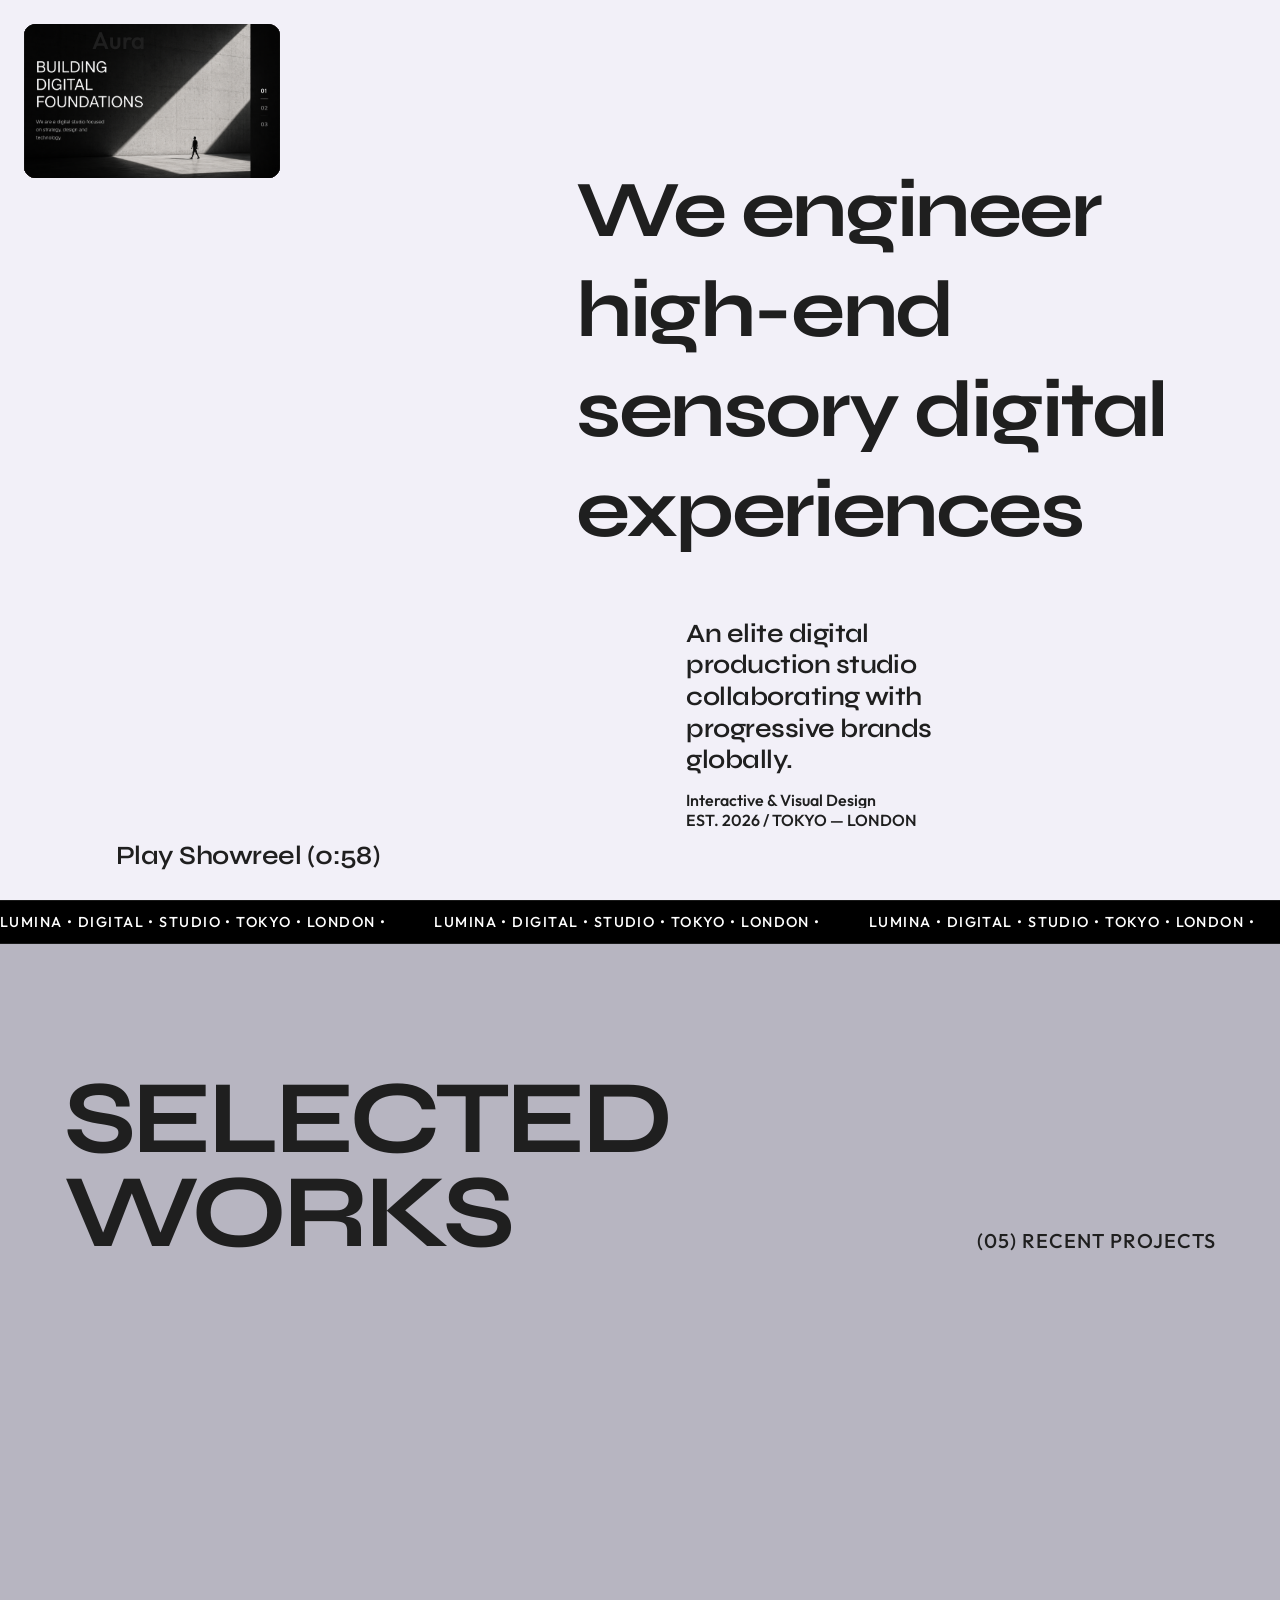
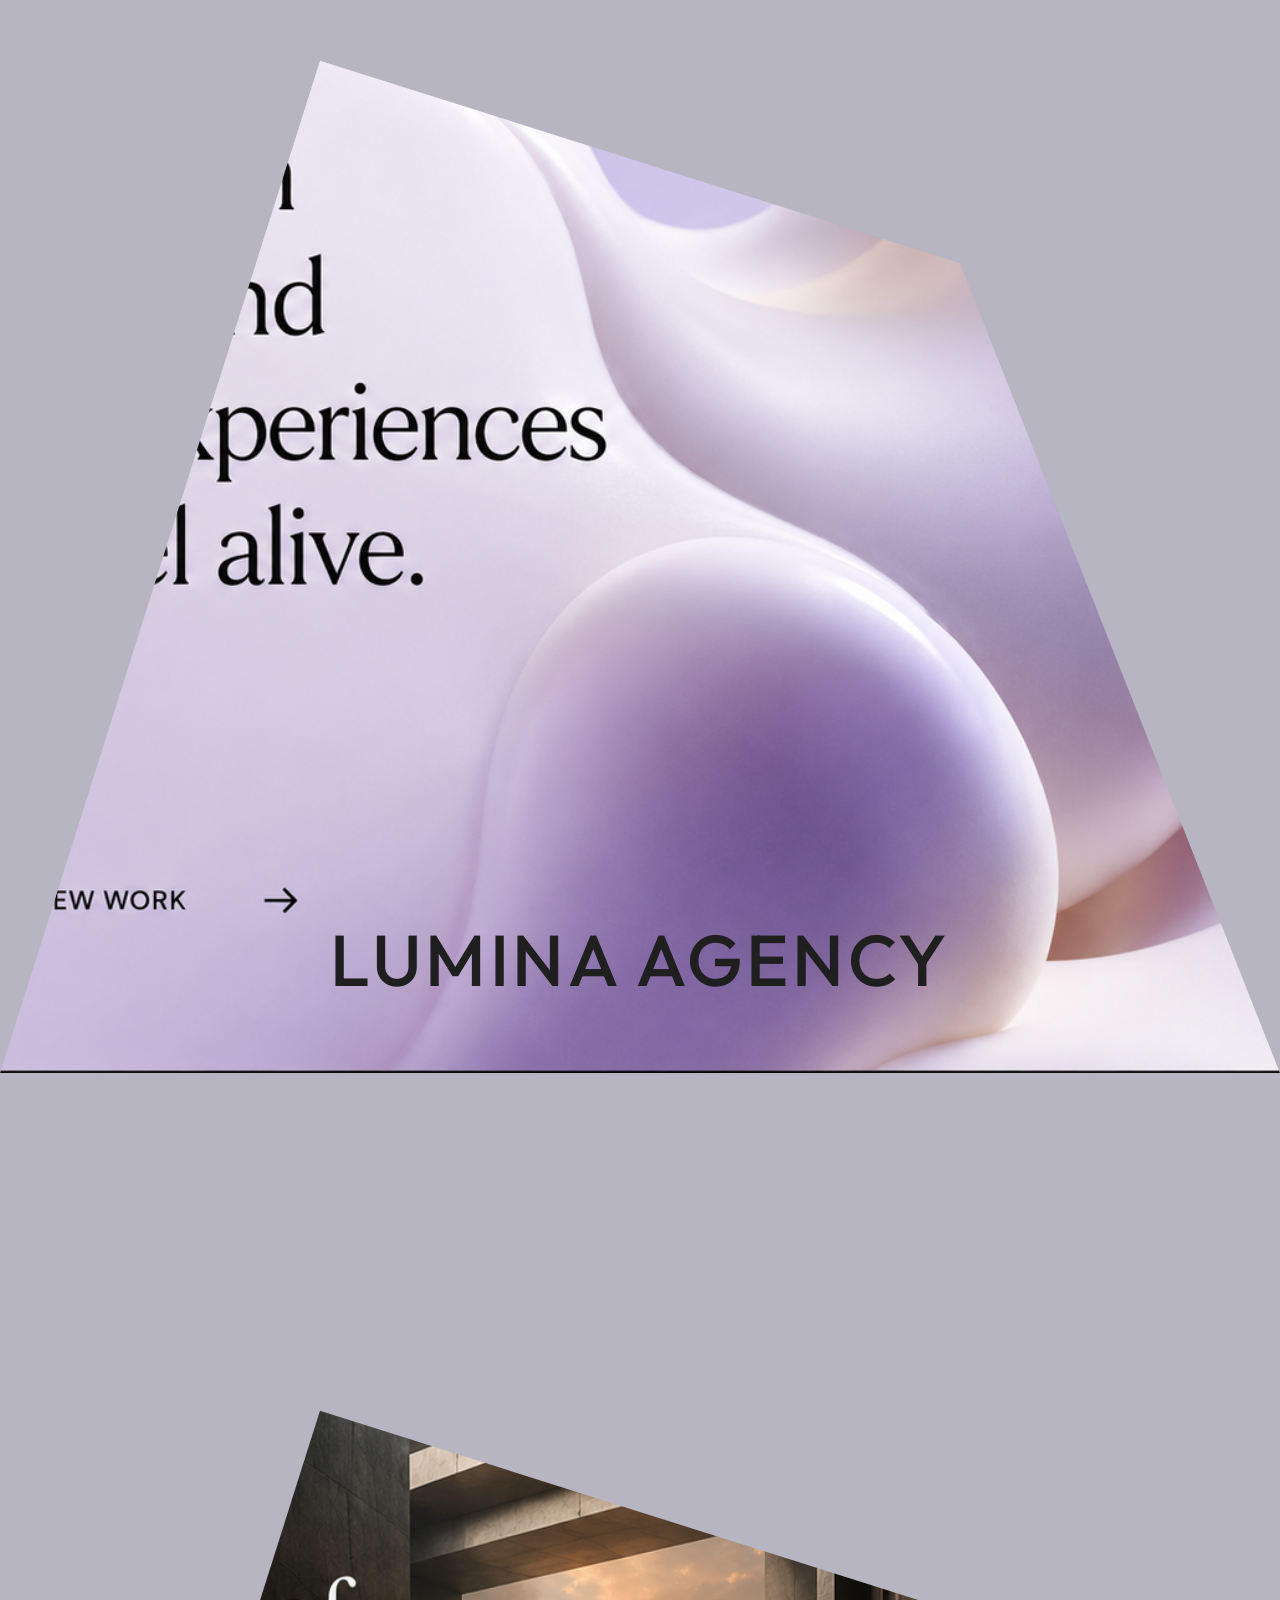
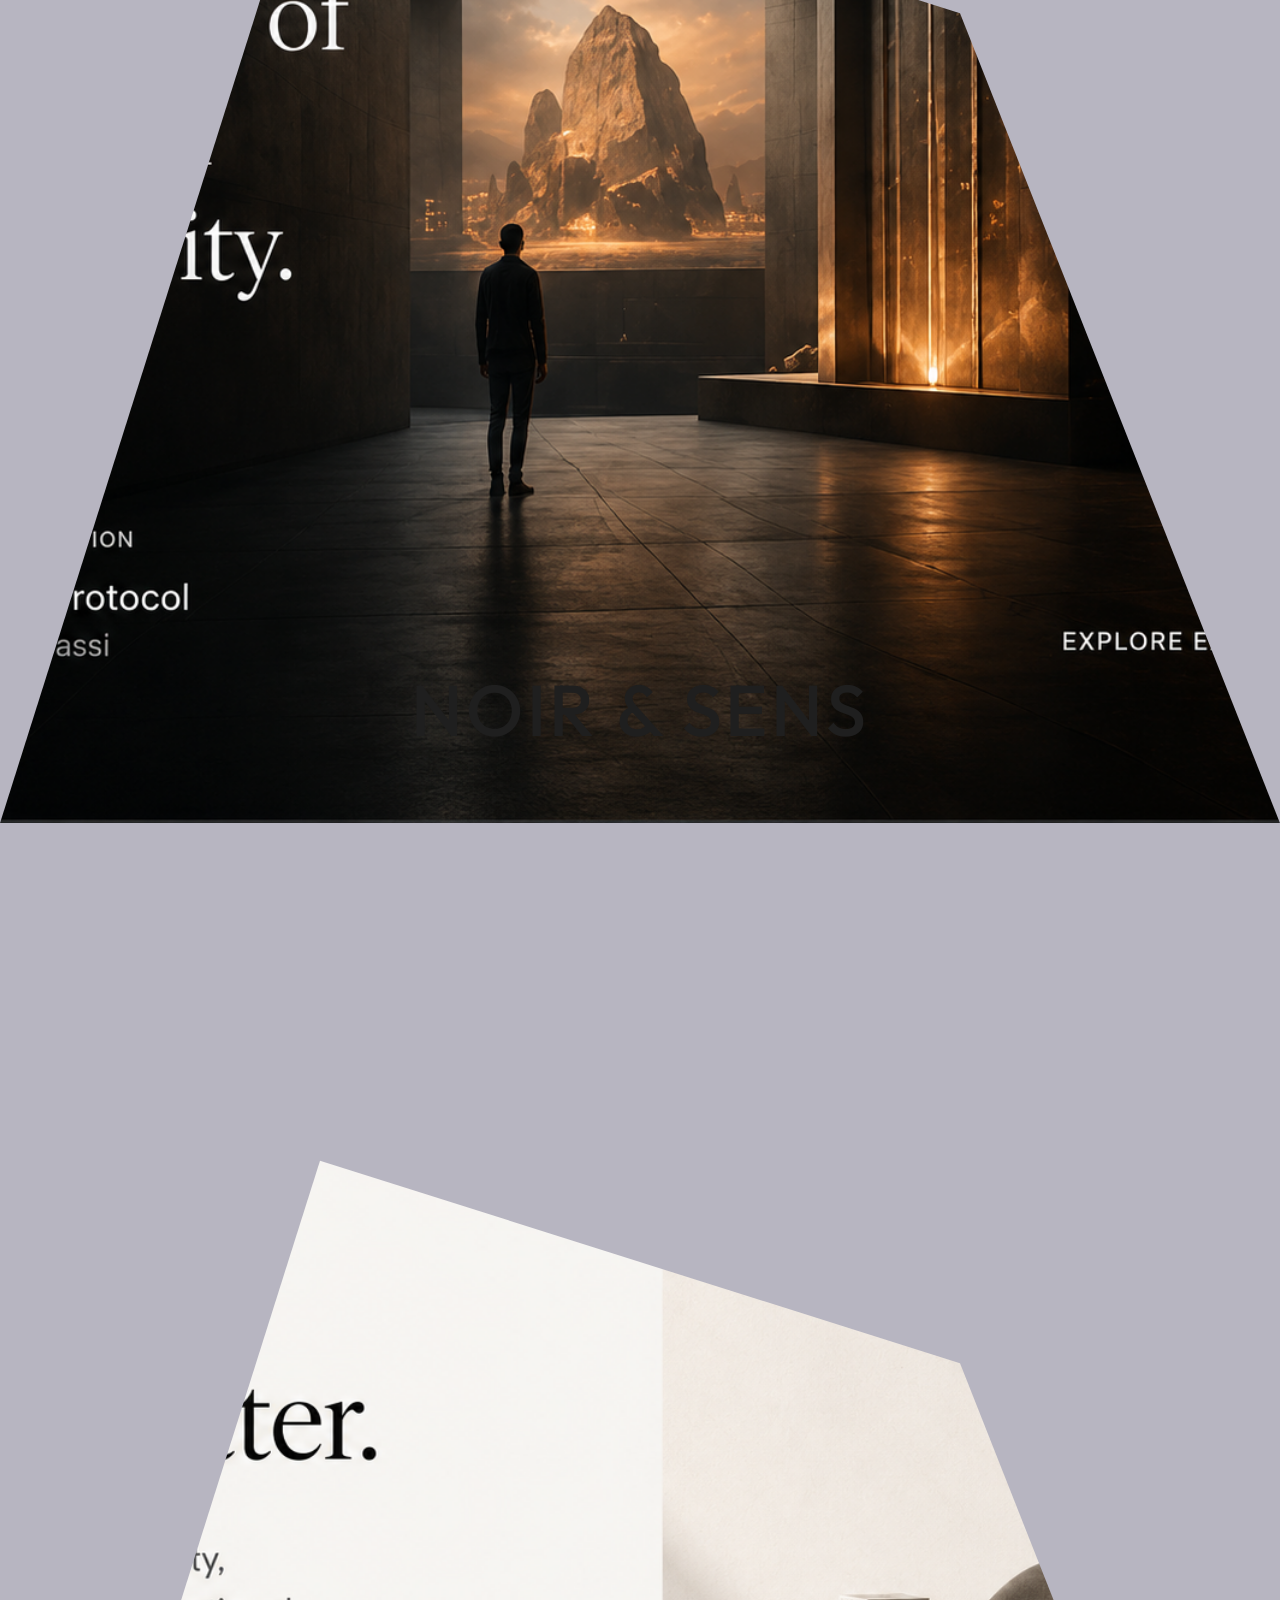
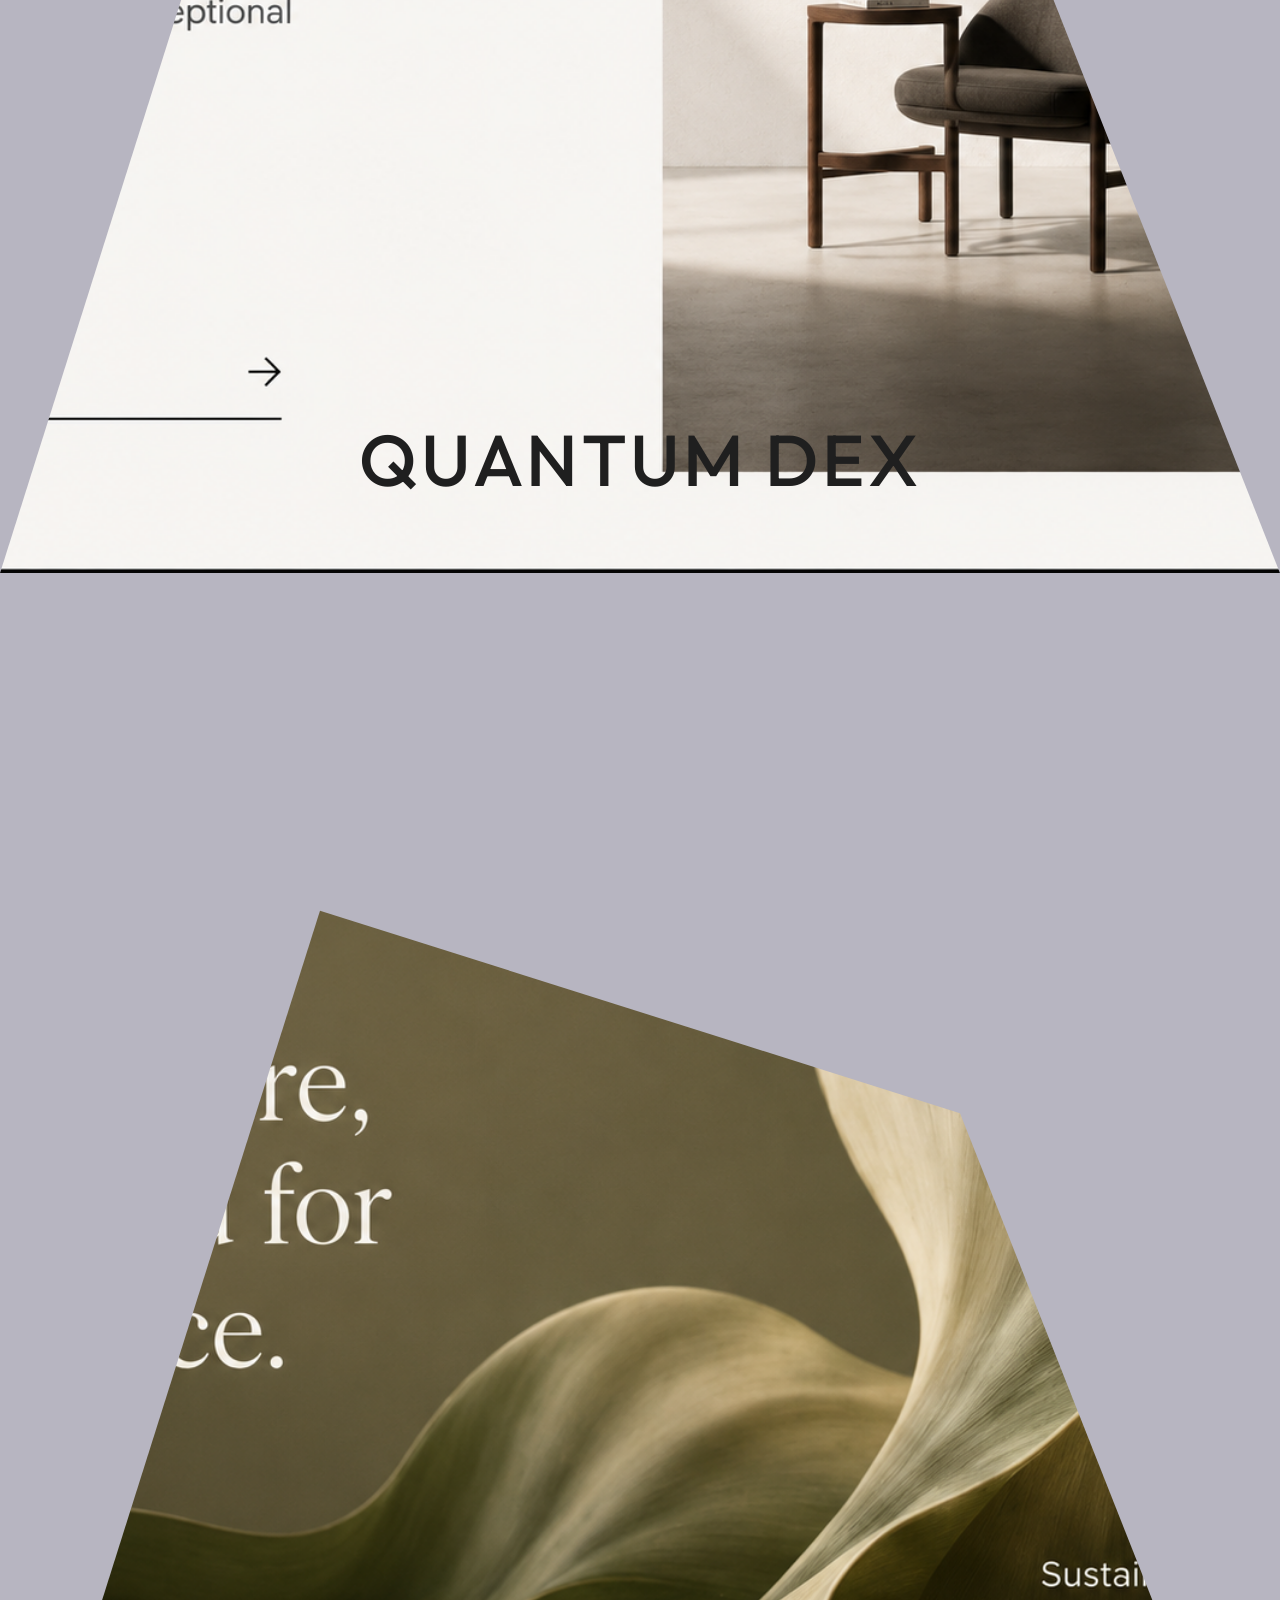
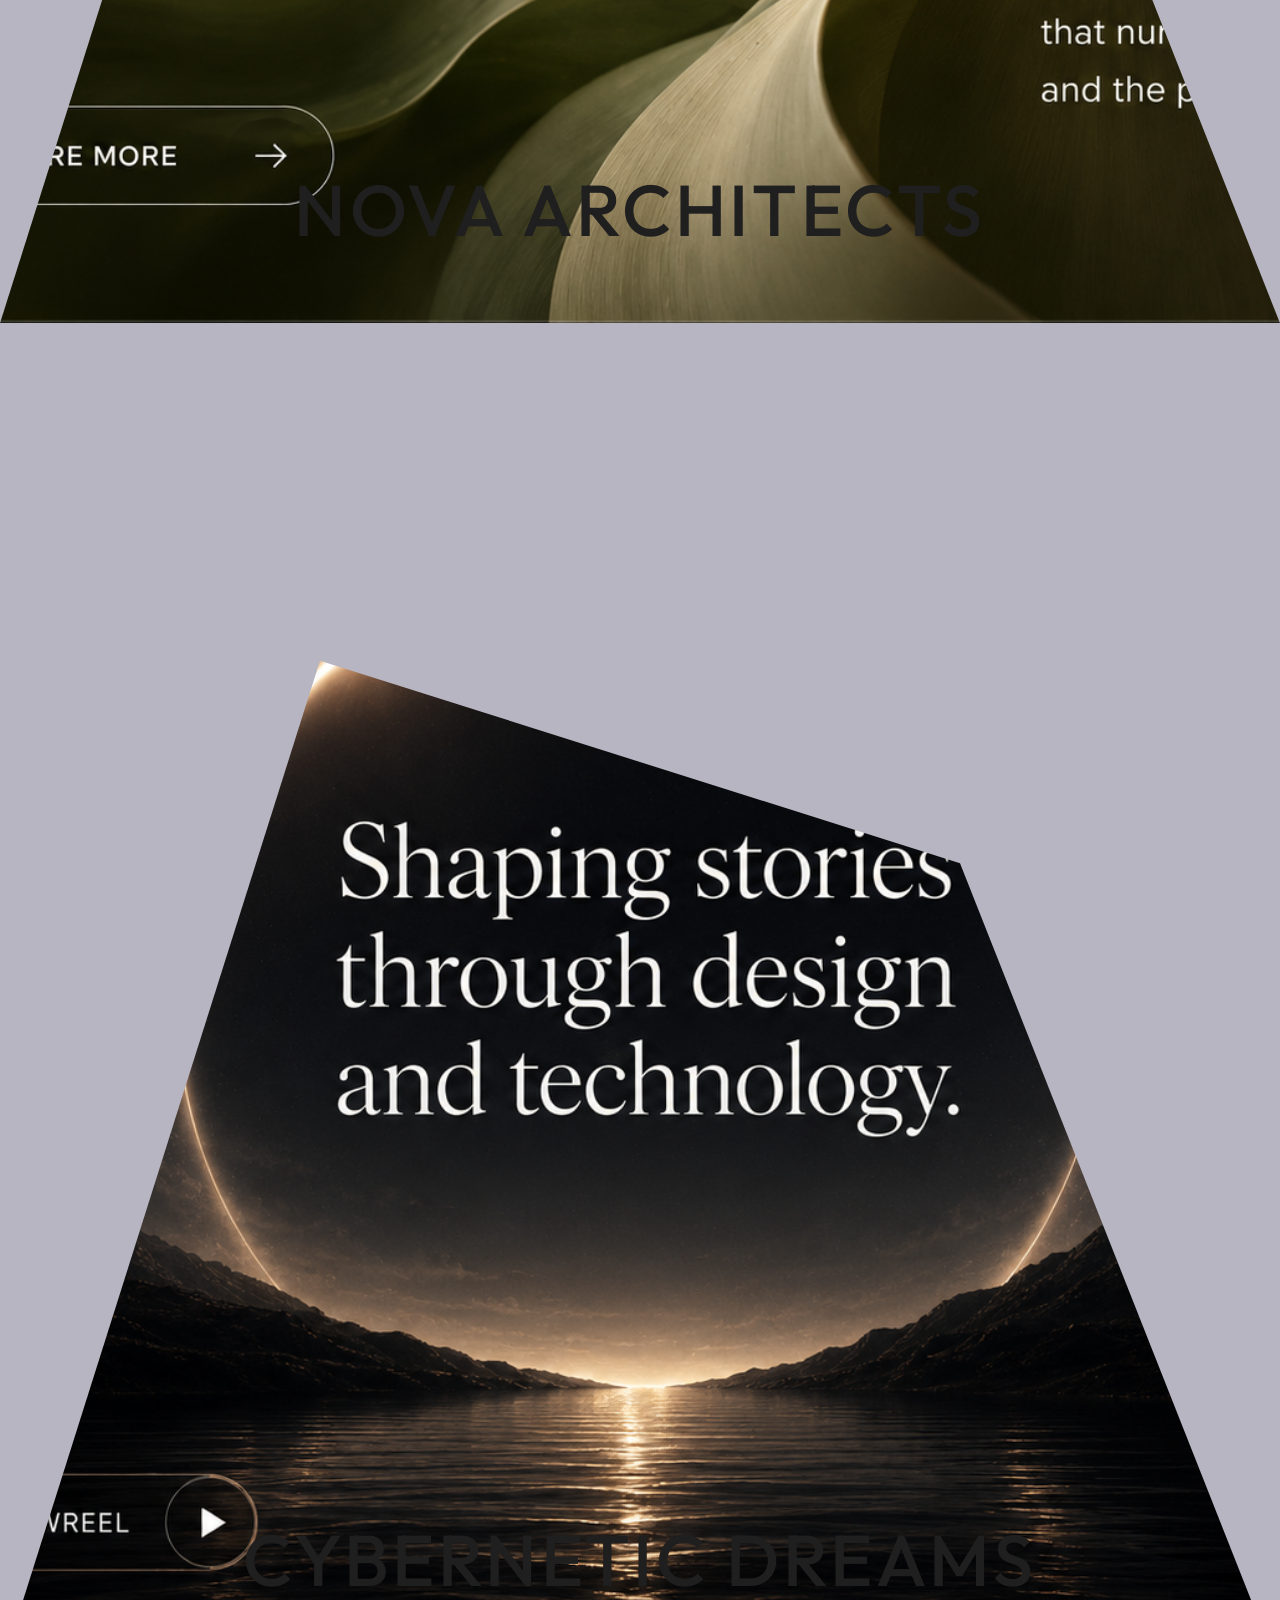
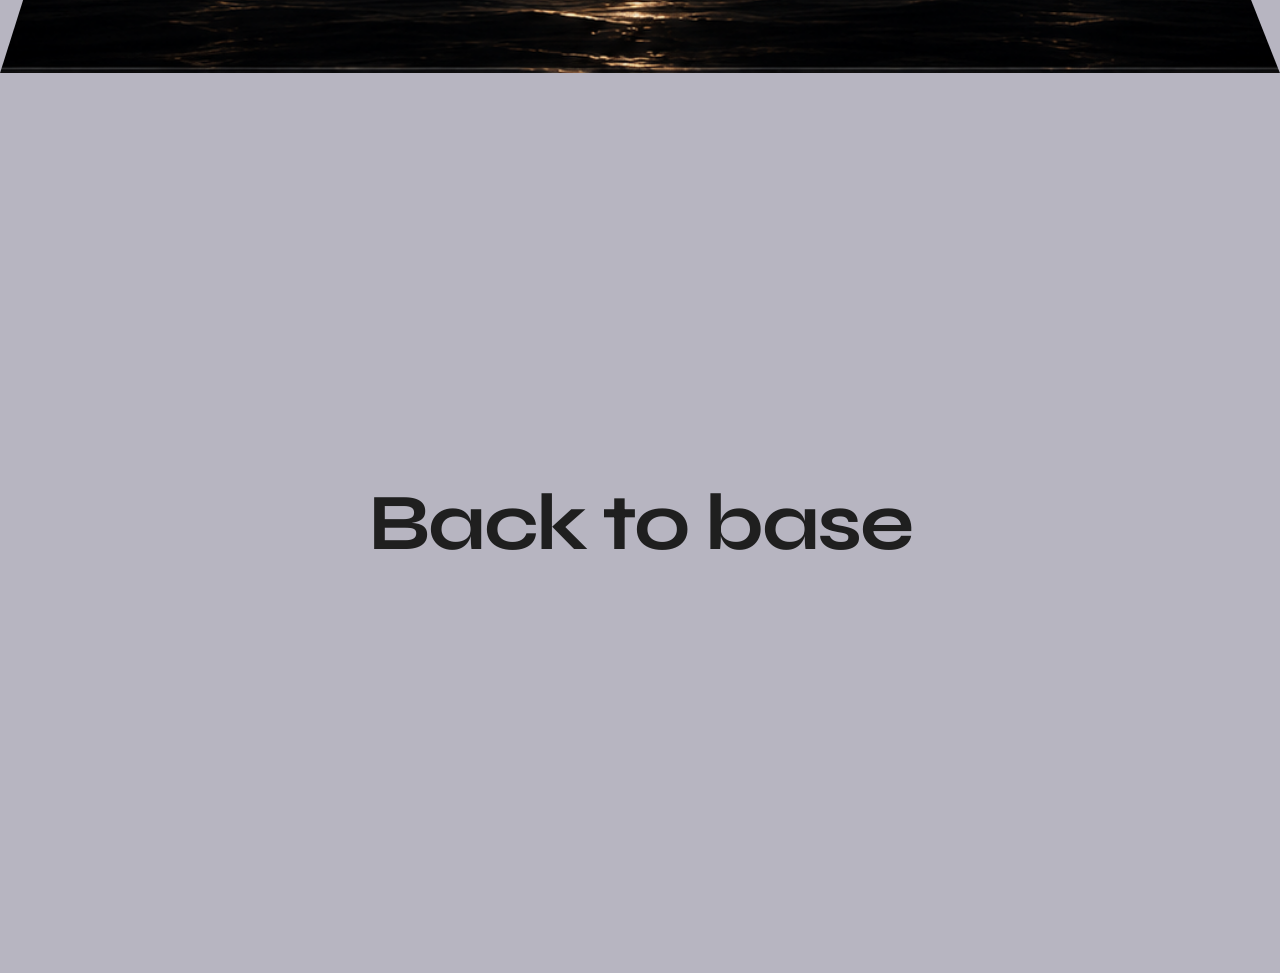
==== index.html @ 412bc1cb "feat:added work section and finished home page" ====
<!DOCTYPE html>
<html lang="en" style="overflow: hidden">
<head>
  <meta charset="UTF-8" />
  <meta name="viewport" content="width=device-width, initial-scale=1.0" />

  <title>Lumina | Elite Digital Studio</title>

  <link rel="preconnect" href="https://fonts.googleapis.com">
  <link rel="preconnect" href="https://fonts.gstatic.com" crossorigin>
  <link href="https://fonts.googleapis.com/css2?family=Outfit:wght@300;400;500;600;700&family=Syne:wght@500;700;800&display=swap" rel="stylesheet">
  <link rel="stylesheet" href="./styles.css" />

  <script type="importmap">
    {
      "imports": {
        "gsap": "https://esm.sh/gsap",
        "gsap/Flip": "https://esm.sh/gsap/Flip",
        "gsap/SplitText": "https://esm.sh/gsap/SplitText",
        "gsap/Draggable": "https://esm.sh/gsap/Draggable",
        "gsap/ScrollTrigger": "https://esm.sh/gsap/ScrollTrigger",
        "lenis": "https://esm.sh/lenis"
      }
    }
  </script>
  <script>
    if ('scrollRestoration' in history) {
      history.scrollRestoration = 'manual';
    }
    window.scrollTo(0, 0);
  </script>
</head>
<body style="overflow: hidden">

  <div class="custom-cursor"></div>
  <div class="custom-cursor-follower"><span class="follower-text">drag</span></div>

  <section class="hero" id="home">

    <div class="hero-bg"></div>
    <video class="video-bg" autoplay loop muted playsinline>
      <source src="./video.mp4" type="video/mp4" />
    </video>

    <div class="counter">
      <div class="counter-1 digit"></div>
      <div class="counter-2 digit"></div>
      <div class="counter-3 digit"></div>
    </div>

    <div class="images-container">
      <div class="img"><img src="./img1.png" alt="" /></div>
      <div class="img"><img src="./img2.png" alt="" /></div>
      <div class="img"><img src="./img3.png" alt="" /></div>
      <div class="img"><img src="./img4.png" alt="" /></div>
      <div class="img"><img src="./img5.png" alt="" /></div>
      <div class="img"><img src="./img6.png" alt="" /></div>
      <div class="img"><img src="./img7.png" alt="" /></div>
      <div class="img"><img src="./img8.png" alt="" /></div>
      <div class="img"><img src="./img9.png" alt="" /></div>
      <div class="img"><img src="./img10.png" alt="" /></div>
      <div class="img"><img src="./img11.png" alt="" /></div>
      <div class="img"><img src="./img12.png" alt="" /></div>
      <div class="img"><img src="./img13.png" alt="" /></div>
      <div class="img"><img src="./img14.png" alt="" /></div>
      <div class="img"><img src="./img15.png" alt="" /></div>
    </div>

    <!-- inferred position from screenshots -->
    <nav>
      <div class="logo-group">
        <div class="logo magnetic">
          <svg viewBox="0 0 100 100" fill="none" xmlns="http://www.w3.org/2000/svg" style="width: 100%; height: 100%;">
            <circle cx="50" cy="50" r="40" stroke="currentColor" stroke-width="8" />
            <circle cx="50" cy="50" r="20" fill="currentColor" />
          </svg>
        </div>
        <div class="logo-name magnetic">
          <a href="#">Aura</a>
        </div>
      </div>

      <div class="links">
        <div class="nav-active-pill"></div>
        <a href="#home" class="active">Home</a>
        <a href="#work">Work</a>
        <a href="#services">Services</a>
        <a href="#studio">Studio</a>
      </div>

      <div class="cta magnetic">
        <a href="#">
          <svg class="cta-arrow" viewBox="0 0 24 24" fill="none" stroke="currentColor" stroke-width="2.5" stroke-linecap="round" stroke-linejoin="round">
            <line x1="7" y1="17" x2="17" y2="7"></line>
            <polyline points="7 7 17 7 17 17"></polyline>
          </svg>
          <span>Contact us</span>
        </a>
      </div>
    </nav>

    <div class="header">
      <h1>We engineer high-end sensory digital experiences</h1>
    </div>

    <div class="site-info">
      <h2>
        An elite digital production studio collaborating with progressive brands globally.
      </h2>

      <div class="site-info-copy">
        <p>Interactive &amp; Visual Design</p>
        <p>EST. 2026 / TOKYO — LONDON</p>
      </div>
    </div>

    <div class="hero-footer">
      <div class="play-btn">
        <svg viewBox="0 0 30 30" fill="currentColor">
          <path d="M6 6v20l16-10z" />
        </svg>
      </div>
      <h2>Play Showreel (0:58)</h2>
    </div>

  </section>

  <div class="scroll-sections" id="work">
    
    <div class="marquee-strip">
      <div class="marquee-content">
        <span>LUMINA • DIGITAL • STUDIO • TOKYO • LONDON • </span>
        <span>LUMINA • DIGITAL • STUDIO • TOKYO • LONDON • </span>
        <span>LUMINA • DIGITAL • STUDIO • TOKYO • LONDON • </span>
        <span>LUMINA • DIGITAL • STUDIO • TOKYO • LONDON • </span>
      </div>
    </div>

    <div class="section-heading">
      <h2 class="reveal-text">SELECTED <br/> WORKS</h2>
      <p class="reveal-fade">(05) RECENT PROJECTS</p>
    </div>

    <section class="work-item">
        <div class="work-item-img">
            <img src="./img1.png" alt="" />
        </div>
        <div class="work-item-name">
            <h1>Lumina Agency</h1>
        </div>
    </section>

    <section class="work-item">
        <div class="work-item-img">
            <img src="./img2.png" alt="" />
        </div>
        <div class="work-item-name">
            <h1>Noir & Sens</h1>
        </div>
    </section>

    <section class="work-item">
        <div class="work-item-img">
            <img src="./img3.png" alt="" />
        </div>
        <div class="work-item-name">
            <h1>Quantum Dex</h1>
        </div>
    </section>

    <section class="work-item">
        <div class="work-item-img">
            <img src="./img4.png" alt="" />
        </div>
        <div class="work-item-name">
            <h1>Nova Architects</h1>
        </div>
    </section>

    <section class="work-item">
        <div class="work-item-img">
            <img src="./img5.png" alt="" />
        </div>
        <div class="work-item-name">
            <h1>Cybernetic Dreams</h1>
        </div>
    </section>

    <section class="outro">
        <h1>Back to base</h1>
    </section>
  </div>

  <div class="fullscreen-viewer">
    <div class="viewer-bg"></div>
    <div class="viewer-content"></div>
    <div class="viewer-info">
      <div class="viewer-title">Clear Gaze</div>
      <div class="viewer-help">Scroll or drag to explore</div>
    </div>
    <button class="viewer-close magnetic">
      <span>Close</span>
    </button>
  </div>


  <script type="module" src="./script.js"></script>

</body>
</html>
---- styles.css ----
:root {
  --bg: #F2F0F8;
  --fg: #1f1f1f;
  --loader-bg: #E4E2EB;
  --stroke: rgba(0, 0, 0, 0.2);
}

* {
  margin: 0;
  padding: 0;
  box-sizing: border-box;
}

.overflow-hidden {
  overflow: hidden;
}

html, body {
  font-family: 'Outfit', sans-serif;
  color: var(--fg);
  overflow-x: hidden;
  width: 100%;
}

img {
  width: 100%;
  height: 100%;
  object-fit: cover;
}

h1 {
  font-family: 'Syne', sans-serif;
  font-size: 5rem;
  font-weight: 700;
  letter-spacing: -0.03em;
  line-height: 1.25;
}

h2 {
  font-family: 'Syne', sans-serif;
  font-size: 1.65rem;
  font-weight: 600;
  letter-spacing: -0.02em;
  line-height: 1.2;
}

a,
p {
  color: var(--fg);
  text-decoration: none;
  font-size: 1rem;
  font-weight: 550;
  overflow: hidden;
  line-height: 1;
}

.hero {
  position: relative;
  width: 100vw;
  height: 100svh;
  background-color: var(--bg);
  overflow: hidden;
}

.hero-bg {
  position: absolute;
  top: 0;
  left: 0;
  width: 100%;
  height: 100%;
  background-color: var(--loader-bg);
  transform-origin: bottom;
  transform: scaleY(0%);
}

.video-bg {
  position: absolute;
  top: 0;
  left: 0;
  width: 100%;
  height: 100%;
  object-fit: cover;
  z-index: 0;
  pointer-events: none;
  opacity: 0;
  will-change: opacity;
}

.counter {
  position: fixed;
  right: 3rem;
  bottom: 2rem;
  display: flex;
  height: 120px;
  font-size: 120px;
  line-height: 150px;
  clip-path: polygon(0 0, 100% 0, 100% 120px, 0 120px);
}

.digit {
  position: relative;
  top: -15px;
}

.num1offset1 {
  position: relative;
  right: -30px;
}

.num1offset2 {
  position: relative;
  right: -15px;
}

.images-container {
  position: absolute;
  top: 0;
  left: 0;
  width: 100%;
  height: 100%;
}

.images-container .img {
  position: absolute;
  top: 1.5rem;
  left: 1.5rem;
  width: 20%;
  aspect-ratio: 5 / 3;
  border-radius: 0.75rem;
  overflow: hidden;
}

.images-container .img.animate-out {
  top: unset;
  left: unset;
  bottom: 1.5rem;
  right: 1.5rem;
}


nav {
  position: relative;
  width: 100vw;
  height: 5rem;
  padding: 1.5rem 3.5rem;
  display: flex;
  justify-content: space-between;
  align-items: center;
}

.logo-group {
  display: flex;
  align-items: center;
  gap: 0.75rem;
}

.logo-group .logo {
  width: 1.5rem;
  height: 1.5rem;
  display: flex;
  align-items: center;
  transform: scale(0);
}

.logo-name a {
  font-size: 1.5rem;
}

.links {
  position: absolute;
  left: 50%;
  transform: translateX(-50%);
  display: flex;
  align-items: center;
  gap: 0.15rem;
  background-color: rgba(31, 31, 31, 0.05);
  border: 1px solid black;
  padding: 0.35rem 0.5rem;
  border-radius: 9999px;
  backdrop-filter: blur(10px);
  z-index: 10;
  opacity: 0;
  will-change: opacity;
}

.nav-active-pill {
  position: absolute;
  top: 0.35rem;
  left: 0;
  height: calc(100% - 0.7rem);
  background-color: var(--fg);
  border-radius: 9999px;
  box-shadow: 0 2px 10px rgba(0, 0, 0, 0.1);
  z-index: 1;
  pointer-events: none;
  width: 0;
  will-change: transform, width;
}

.links a {
  position: relative;
  display: inline-block;
  padding: 0.65rem 1.45rem !important;
  border-radius: 9999px;
  z-index: 2;
  font-family: 'Outfit', sans-serif;
  font-size: 0.95rem !important;
  font-weight: 550 !important;
  color: var(--fg) !important;
  text-decoration: none;
  overflow: hidden;
  transition: color 0.3s ease;
}

.links a .line {
  overflow: visible !important;
}

.links a span {
  color: inherit !important;
}

.links a.active {
  color: var(--bg) !important;
}

.cta {
  overflow: hidden;
  display: inline-flex;
  align-items: center;
  justify-content: center;
}

.cta a {
  display: inline-flex;
  align-items: center;
  gap: 0.65rem;
  background-color: var(--fg) !important;
  color: var(--bg) !important;
  padding: 0.75rem 1.6rem !important;
  border-radius: 9999px !important;
  font-family: 'Outfit', sans-serif;
  font-size: 0.95rem !important;
  font-weight: 550 !important;
  text-transform: uppercase;
  letter-spacing: 0.03em;
  transform: translateY(160%);
  opacity: 0;
  will-change: transform, opacity;
  transition: transform 0.4s cubic-bezier(0.25, 1, 0.5, 1), background-color 0.2s, opacity 0.2s;
  text-decoration: none;
  line-height: 1;
  overflow: visible !important;
}

.cta a span {
  color: var(--bg) !important;
  font-size: 0.95rem !important;
  font-weight: 550 !important;
  text-transform: uppercase !important;
  letter-spacing: 0.03em !important;
  transform: none !important;
  display: inline-block;
  overflow: visible !important;
  will-change: auto !important;
}

.cta-arrow {
  width: 0.95rem;
  height: 0.95rem;
  stroke: var(--bg);
  transition: transform 0.3s cubic-bezier(0.25, 1, 0.5, 1);
}

.cta a:hover {
  transform: scale(1.05) translateY(0%) !important;
}

.cta a:hover .cta-arrow {
  transform: translate(2px, -2px);
}


.header {
  position: absolute;
  top: 40%;
  left: 45%;
  transform: translateY(-50%);
  width: 50%;
}

.site-info {
  position: absolute;
  right: calc(20% + 3.5rem);
  bottom: 4.5rem;
  width: 22%;
  display: flex;
  flex-direction: column;
  gap: 1rem;
}


.site-info-copy {
  display: flex;
  flex-direction: column;
  gap: 0.25rem;
}

.hero-footer {
  position: absolute;
  bottom: 1.5rem;
  left: 3.5rem;
  display: flex;
  align-items: center;
  gap: 1.25rem;
}

.play-btn {
  width: 2.5rem;
  height: 2.5rem;
  border: 1px solid var(--fg);
  border-radius: 50%;
  display: inline-flex;
  align-items: center;
  justify-content: center;
  cursor: pointer;
  background-color: transparent;
  transition: background-color 0.3s, transform 0.3s;
  opacity: 0;
  transform: scale(0);
}

.play-btn svg {
  width: 1rem;
  height: 1rem;
  fill: var(--fg);
  margin-left: 2px;
  transition: fill 0.3s;
}

.play-btn:hover {
  background-color: var(--fg);
  transform: scale(1.08) !important;
}

.play-btn:hover svg {
  fill: var(--bg);
}

.line {
  overflow: hidden;
  padding-bottom: 0.28em;
  margin-bottom: -0.28em;
}

.line span {
  position: relative;
  display: block;
  transform: translateY(125%);
  will-change: transform;
}

/* --- Scroll Animation Sections --- */
.scroll-sections {
  position: relative;
  width: 100vw;
  background-color: #B7B5C1;
  z-index: 2;
}

.marquee-strip {
  position: relative;
  width: 100vw;
  background-color: #000;
  color: #fff;
  padding: 0.75rem 0;
  overflow: hidden;
  display: flex;
  white-space: nowrap;
  font-family: 'Outfit', sans-serif;
  font-weight: 500;
  font-size: 0.9rem;
  letter-spacing: 0.1em;
  text-transform: uppercase;
  z-index: 10;
  border-top: 1px solid rgba(255, 255, 255, 0.1);
  border-bottom: 1px solid rgba(255, 255, 255, 0.1);
}

.marquee-content {
  display: flex;
  will-change: transform;
}

.marquee-content span {
  padding-right: 3rem;
  display: flex;
  align-items: center;
}

.section-heading {
  position: relative;
  width: 100%;
  padding: 8rem 4rem 4rem 4rem;
  display: flex;
  justify-content: space-between;
  align-items: flex-end;
  z-index: 5;
}

.section-heading h2 {
  font-size: 6.5rem;
  font-weight: 700;
  line-height: 0.9;
  letter-spacing: -0.04em;
  color: var(--fg);
  text-transform: uppercase;
}

.section-heading p {
  font-family: 'Outfit', sans-serif;
  font-size: 1.25rem;
  font-weight: 500;
  color: var(--fg);
  text-transform: uppercase;
  letter-spacing: 0.05em;
  margin-bottom: 0.5rem;
}

.outro {
  position: relative;
  width: 100vw;
  height: 100svh;
  display: flex;
  justify-content: center;
  align-items: center;
  padding: 2rem;
  overflow: hidden;
}

.work-item {
  position: relative;
  width: 100vw;
  height: 150svh;
  overflow: hidden;
}

.work-item-img {
  position: absolute;
  width: 100%;
  height: 100%;
  clip-path: polygon(25% 25%, 75% 40%, 100% 100%, 0% 100%);
  will-change: clip-path;
}

.work-item-name {
  position: absolute;
  bottom: 4rem;
  left: 50%;
  transform: translateX(-50%);
  z-index: 5;
  width: 100%;
  text-align: center;
}

.work-item-name h1 {
  position: relative;
  display: inline-block;
  font-family: 'Outfit', sans-serif;
  font-size: 4.5rem;
  font-weight: 500;
  letter-spacing: 0.05em;
  color: var(--fg);
  text-transform: uppercase;
  padding: 0.25rem 2rem;
  --bg-scale: 0;
}

.work-item-name h1::before {
  content: "";
  position: absolute;
  top: 0;
  left: 0;
  width: 100%;
  height: 100%;
  background-color: #C5944E; /* Premium ochre/gold */
  z-index: -1;
  transform-origin: left;
  transform: scaleX(var(--bg-scale));
  will-change: transform;
}

@media (max-width: 1024px) {
  .work-item {
    height: 60svh;
    margin-bottom: 4rem;
  }
  
  .work-item-name {
    bottom: 2rem;
    left: 50%;
    transform: translateX(-50%);
    width: 100%;
  }
  
  .work-item-name h1 {
    font-size: 2.5rem;
  }

  .section-heading {
    padding: 6rem 2rem 2rem 2rem;
  }
  
  .section-heading h2 {
    font-size: 4rem;
  }
  
  .section-heading p {
    font-size: 1rem;
  }

  h1 {
    font-size: 3rem;
  }

  h2 {
    font-size: 1.4rem;
  }

  nav {
    padding: 1.5rem 2rem;
  }

  nav .links {
    display: none;
  }

  .header {
    top: 35%;
    left: 2rem;
    width: calc(100% - 4rem);
  }

  .site-info {
    position: absolute;
    left: 2rem;
    right: unset;
    bottom: 5.5rem;
    width: 55%;
  }

  .hero-footer {
    left: 2rem;
    bottom: 1.5rem;
  }

  .images-container .img.animate-out {
    bottom: 1.5rem;
    right: 2rem;
    width: 25%;
  }

  .video-bg {
    object-position: 25% center;
  }
}

@media (max-width: 600px) {
  h1 {
    font-size: 2.15rem;
    line-height: 1.2;
  }

  h2 {
    font-size: 1.1rem;
    line-height: 1.35;
  }

  nav {
    padding: 1rem 1.25rem;
  }

  .section-heading {
    padding: 4rem 1.25rem 2rem 1.25rem;
    flex-direction: column;
    align-items: flex-start;
    gap: 1.5rem;
  }
  
  .section-heading h2 {
    font-size: 2.75rem;
  }

  .work-item {
    height: 40svh;
    margin-bottom: 4rem;
  }

  .work-item-name h1 {
    font-size: 1.75rem;
    padding: 0.25rem 1rem;
  }

  .logo-name a {
    font-size: 1.15rem;
  }

  .logo-group .logo {
    width: 1.25rem;
    height: 1.25rem;
  }

  .cta a {
    padding: 0.55rem 1.1rem !important;
  }

  .cta a span {
    font-size: 0.8rem !important;
  }

  .cta-arrow {
    width: 12px;
    height: 12px;
  }

  .header {
    top: 30%;
    left: 1.25rem;
    width: calc(100% - 2.5rem);
  }

  .site-info {
    left: 1.25rem;
    bottom: 5.5rem;
    width: 55%;
    gap: 0.5rem;
  }

  .site-info-copy p {
    font-size: 0.8rem;
  }

  .hero-footer {
    left: 1.25rem;
    bottom: 1.5rem;
    gap: 0.75rem;
  }

  .hero-footer h2 {
    font-size: 0.95rem;
  }

  .play-btn {
    width: 2.2rem;
    height: 2.2rem;
  }

  .images-container .img.animate-out {
    bottom: 1.5rem;
    right: 1.25rem;
    width: 32%;
  }

  .video-bg {
    object-position: 15% center;
  }
}

/* --- Premium Interactive Features --- */

.magnetic {
  display: inline-block;
  will-change: transform;
}

@media (pointer: fine) {

  body.custom-cursor-active,
  body.custom-cursor-active a,
  body.custom-cursor-active button,
  body.custom-cursor-active .img,
  body.custom-cursor-active .magnetic {
    cursor: none !important;
  }
}

.custom-cursor {
  position: fixed;
  top: 0;
  left: 0;
  width: 8px;
  height: 8px;
  background-color: var(--fg);
  border-radius: 50%;
  pointer-events: none;
  z-index: 100000;
  transform: translate(-50%, -50%);
  mix-blend-mode: difference;
  transition: width 0.2s, height 0.2s, background-color 0.2s;
  display: none;
}

body.custom-cursor-active .custom-cursor {
  display: block;
}

.custom-cursor-follower {
  position: fixed;
  top: 0;
  left: 0;
  width: 40px;
  height: 40px;
  border: 1px solid var(--fg);
  border-radius: 50%;
  pointer-events: none;
  z-index: 99999;
  transform: translate(-50%, -50%);
  transition: width 0.3s, height 0.3s, border-color 0.3s, background-color 0.3s;
  display: none;
  justify-content: center;
  align-items: center;
  font-size: 8px;
  font-weight: 600;
  letter-spacing: 0.1em;
  color: transparent;
  text-transform: uppercase;
}

body.custom-cursor-active .custom-cursor-follower {
  display: flex;
}

.follower-text {
  display: block;
  font-size: 9px;
  font-weight: 600;
  letter-spacing: 0.1em;
  text-transform: uppercase;
  color: inherit;
}

/* Hover states */
body.hovering-link .custom-cursor {
  width: 4px;
  height: 4px;
}

body.hovering-link .custom-cursor-follower {
  width: 60px;
  height: 60px;
  border-color: var(--fg);
  background-color: rgba(31, 31, 31, 0.05);
}

body.hovering-image .custom-cursor {
  width: 0;
  height: 0;
}

body.hovering-image .custom-cursor-follower {
  width: 80px;
  height: 80px;
  background-color: var(--fg);
  border-color: var(--fg);
  color: var(--bg);
}

/* Fullscreen Image Viewer */
.fullscreen-viewer {
  position: fixed;
  top: 0;
  left: 0;
  width: 100vw;
  height: 100vh;
  z-index: 20000;
  pointer-events: none;
  display: flex;
  justify-content: center;
  align-items: center;
}

.fullscreen-viewer.active {
  pointer-events: all;
}

.viewer-bg {
  position: absolute;
  top: 0;
  left: 0;
  width: 100%;
  height: 100%;
  background-color: rgba(242, 240, 248, 0.95);
  backdrop-filter: blur(10px);
  opacity: 0;
  transition: opacity 0.5s ease;
}

.fullscreen-viewer.active .viewer-bg {
  opacity: 1;
}

.viewer-content {
  position: absolute;
  top: 0;
  left: 0;
  width: 100vw;
  height: 100vh;
  z-index: 2;
  overflow: hidden;
  perspective: 1200px;
}

.fullscreen-viewer.active .viewer-content .img {
  position: absolute !important;
  top: 50% !important;
  left: 50% !important;
  width: 260px !important;
  height: 360px !important;
  margin-left: -130px !important;
  /* Half of width */
  margin-top: -240px !important;
  /* Positioned slightly higher for title space */
  transform-origin: center center;
  box-shadow: 0 20px 45px rgba(0, 0, 0, 0.25);
  border-radius: 1.25rem !important;
  backface-visibility: hidden;
  pointer-events: all;
}

.viewer-info {
  position: absolute;
  bottom: 8vh;
  left: 0;
  width: 100%;
  text-align: center;
  z-index: 5;
  pointer-events: none;
}

.viewer-title {
  font-family: 'Syne', sans-serif;
  font-size: 3.5rem;
  font-weight: 700;
  text-transform: uppercase;
  color: var(--fg);
  margin-bottom: 0.75rem;
  letter-spacing: -0.02em;
  opacity: 0;
  transform: translateY(20px);
  will-change: transform, opacity;
}

.viewer-help {
  font-family: 'Outfit', sans-serif;
  font-size: 0.85rem;
  font-weight: 500;
  text-transform: uppercase;
  color: var(--fg);
  opacity: 0.5;
  letter-spacing: 0.1em;
  opacity: 0;
  transform: translateY(10px);
  will-change: transform, opacity;
}

.viewer-close {
  position: absolute;
  top: 2rem;
  right: 3rem;
  background: none;
  border: none;
  padding: 1rem;
  z-index: 6;
  opacity: 0;
  transform: translateY(-20px);
  transition: opacity 0.5s ease, transform 0.5s ease;
}

.fullscreen-viewer.active .viewer-close {
  opacity: 1;
  transform: translateY(0);
}

.viewer-close span {
  font-family: 'Outfit', sans-serif;
  font-size: 1rem;
  font-weight: 550;
  text-transform: uppercase;
  color: var(--fg);
  border-bottom: 1px solid var(--fg);
  padding-bottom: 2px;
}
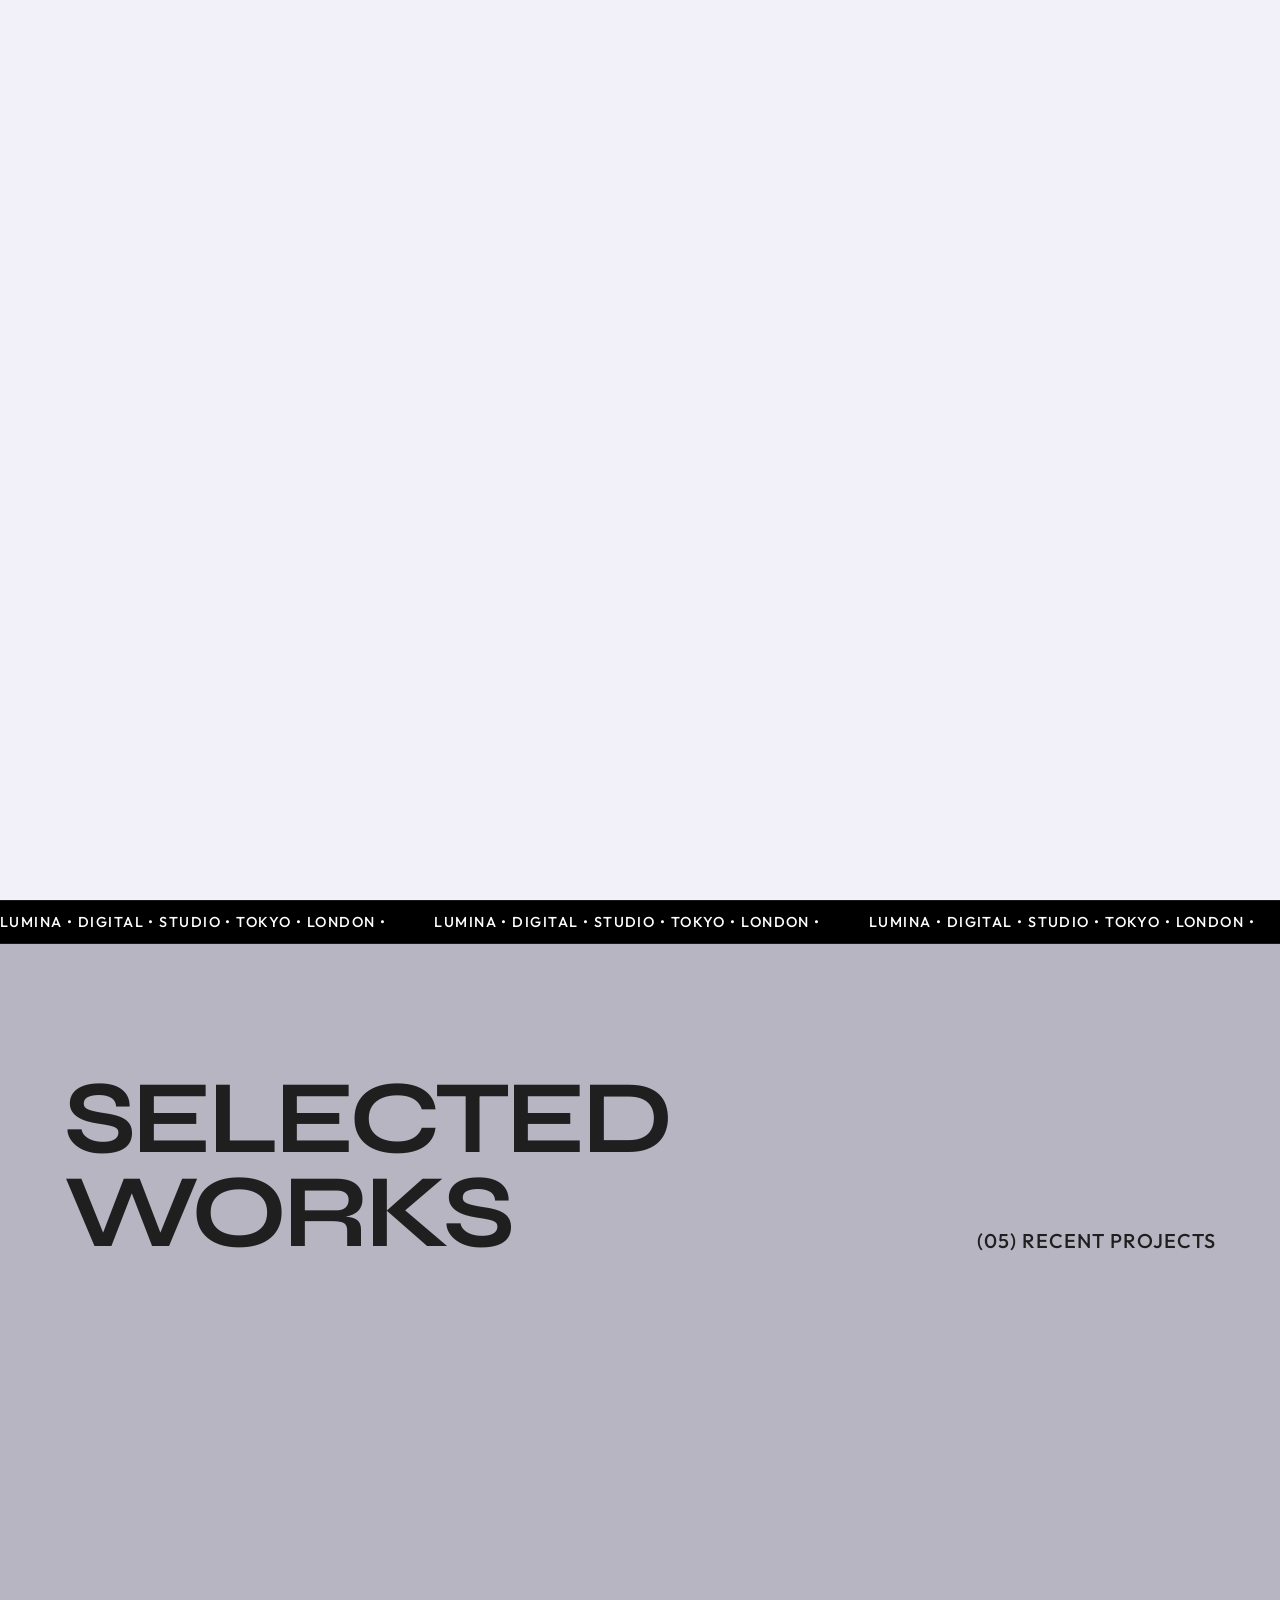
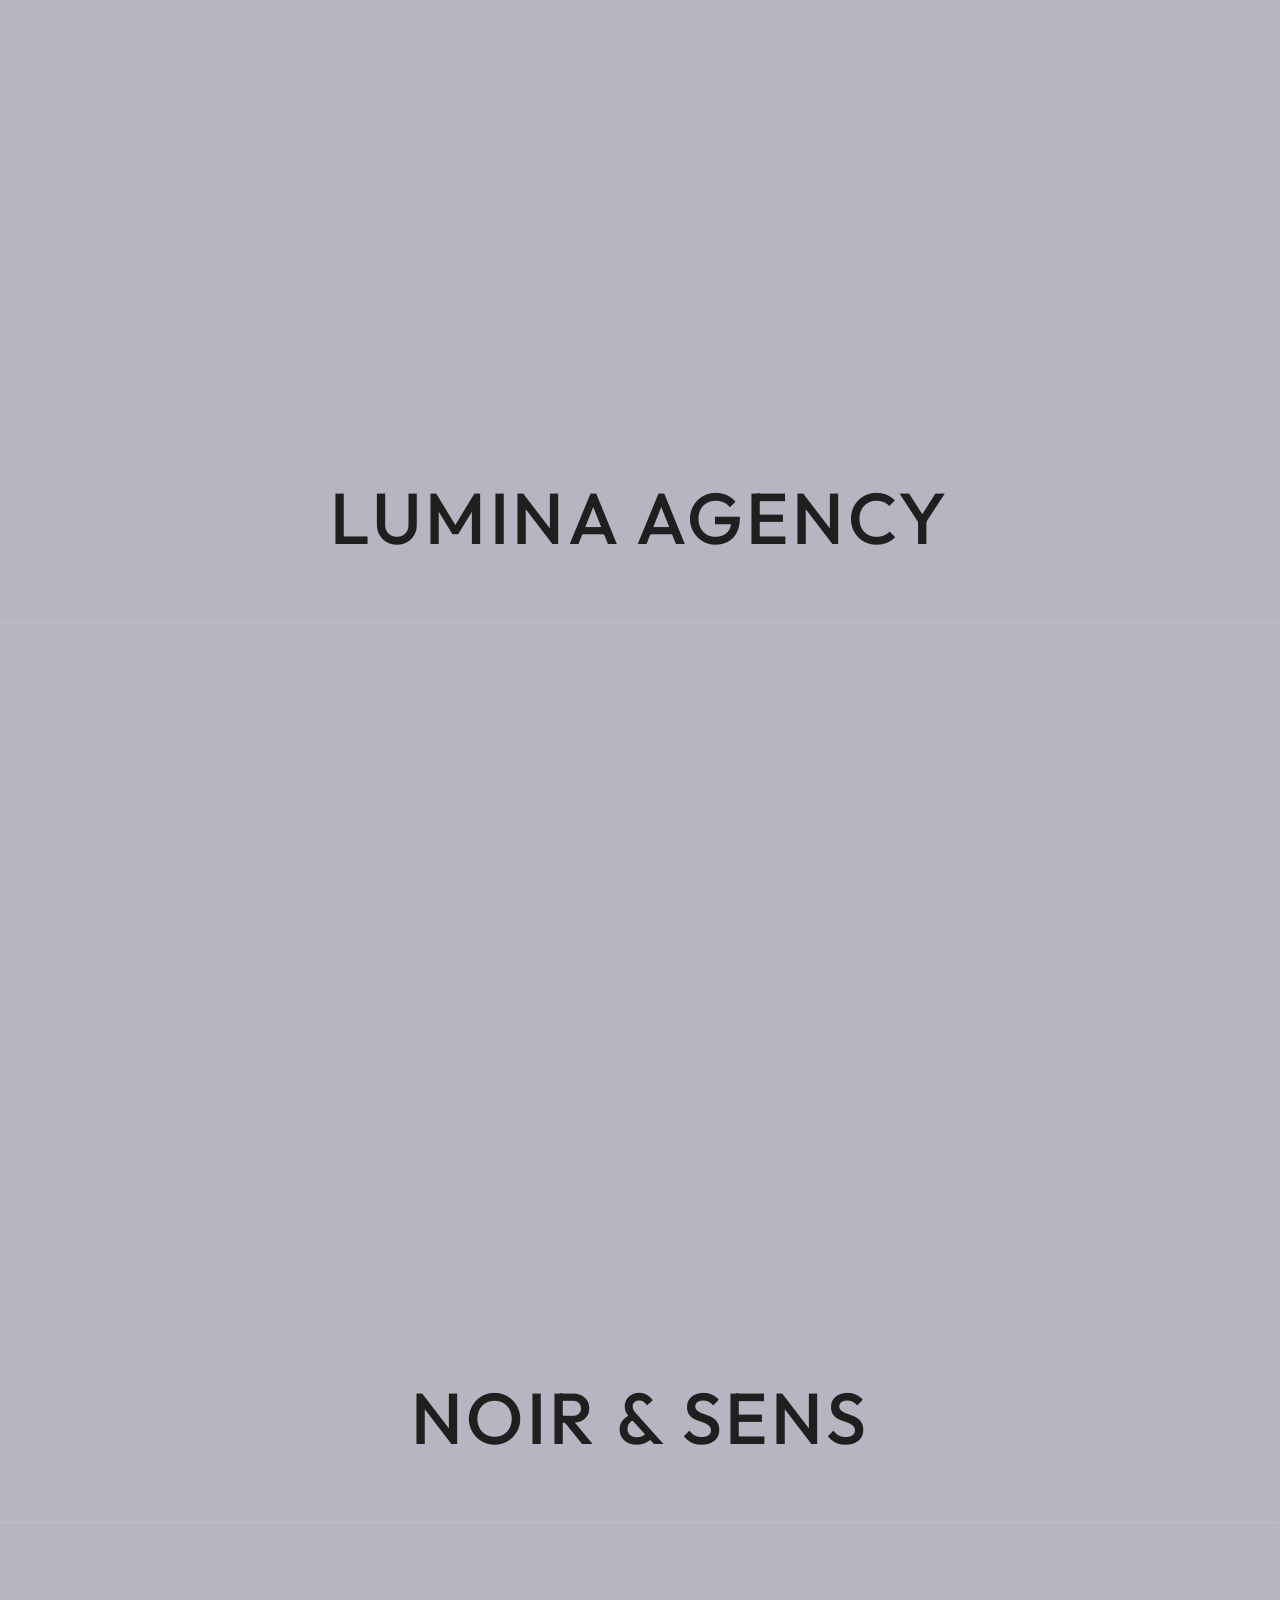
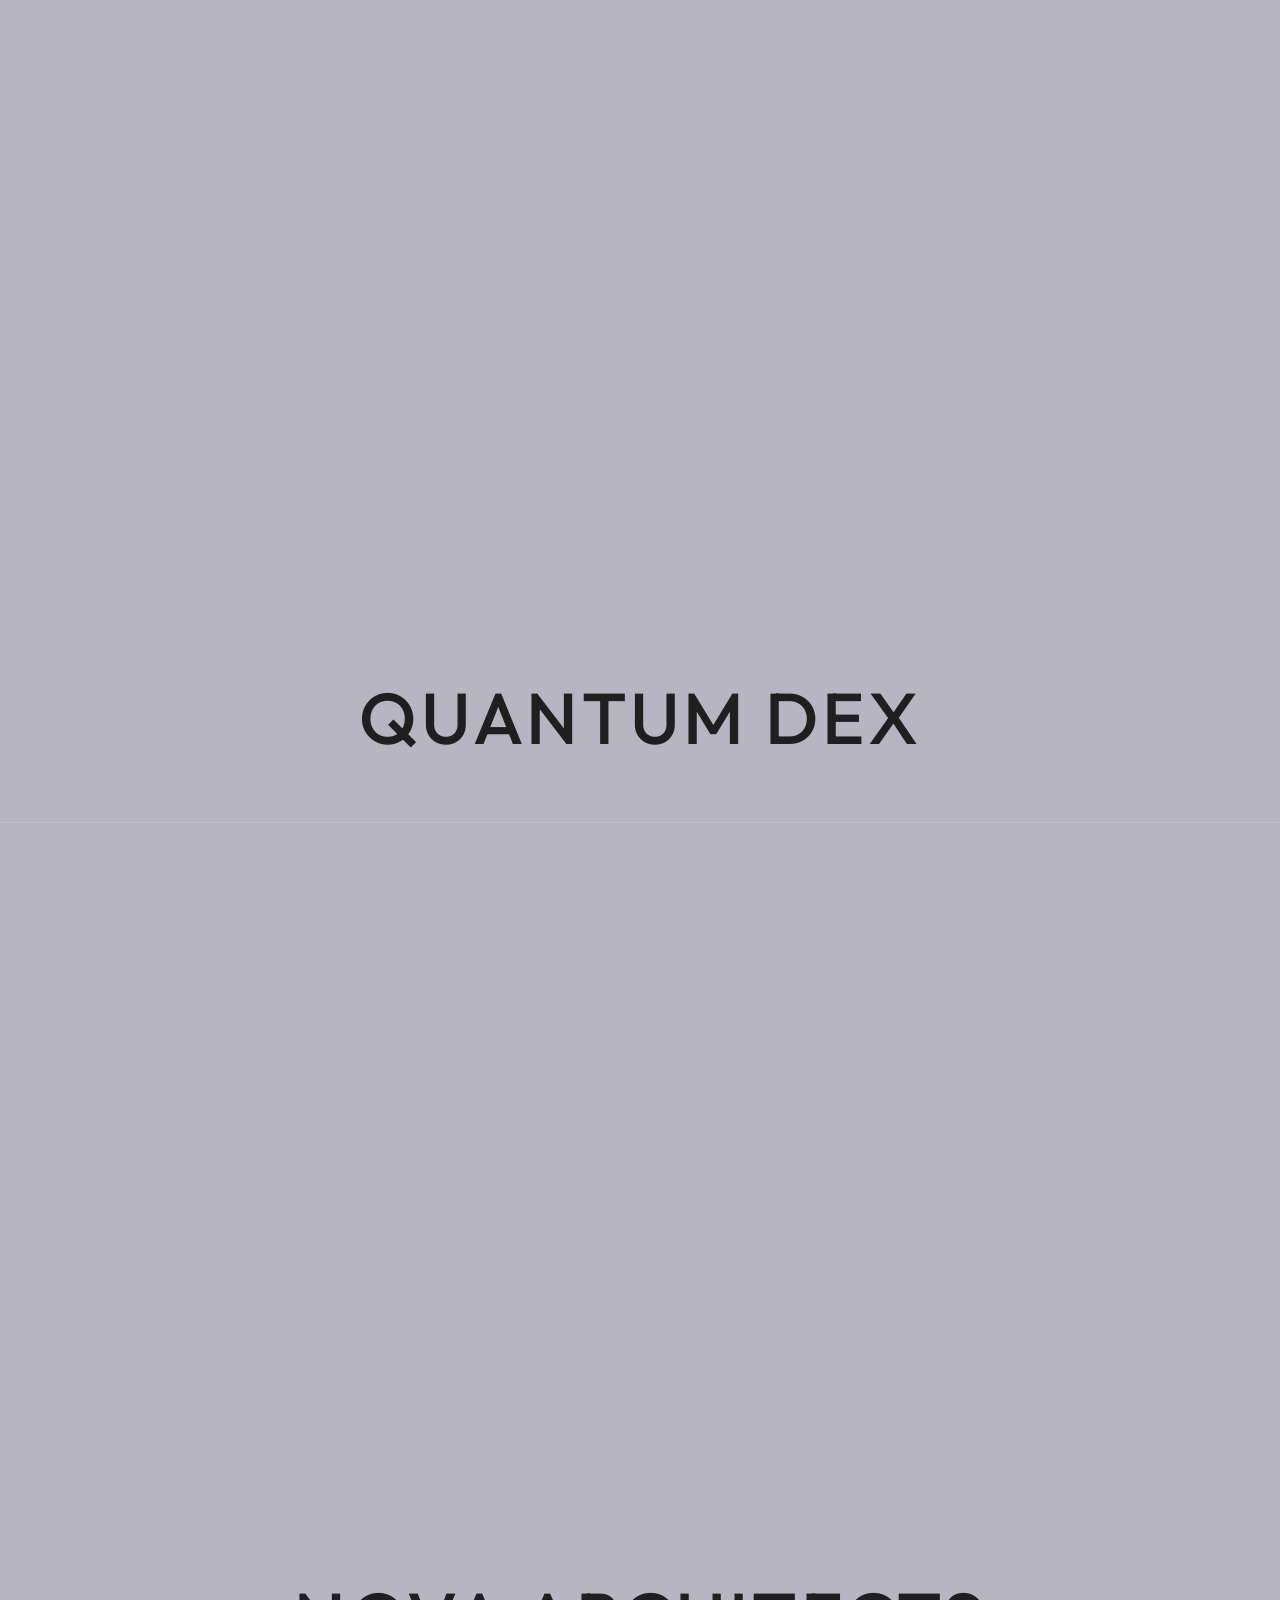
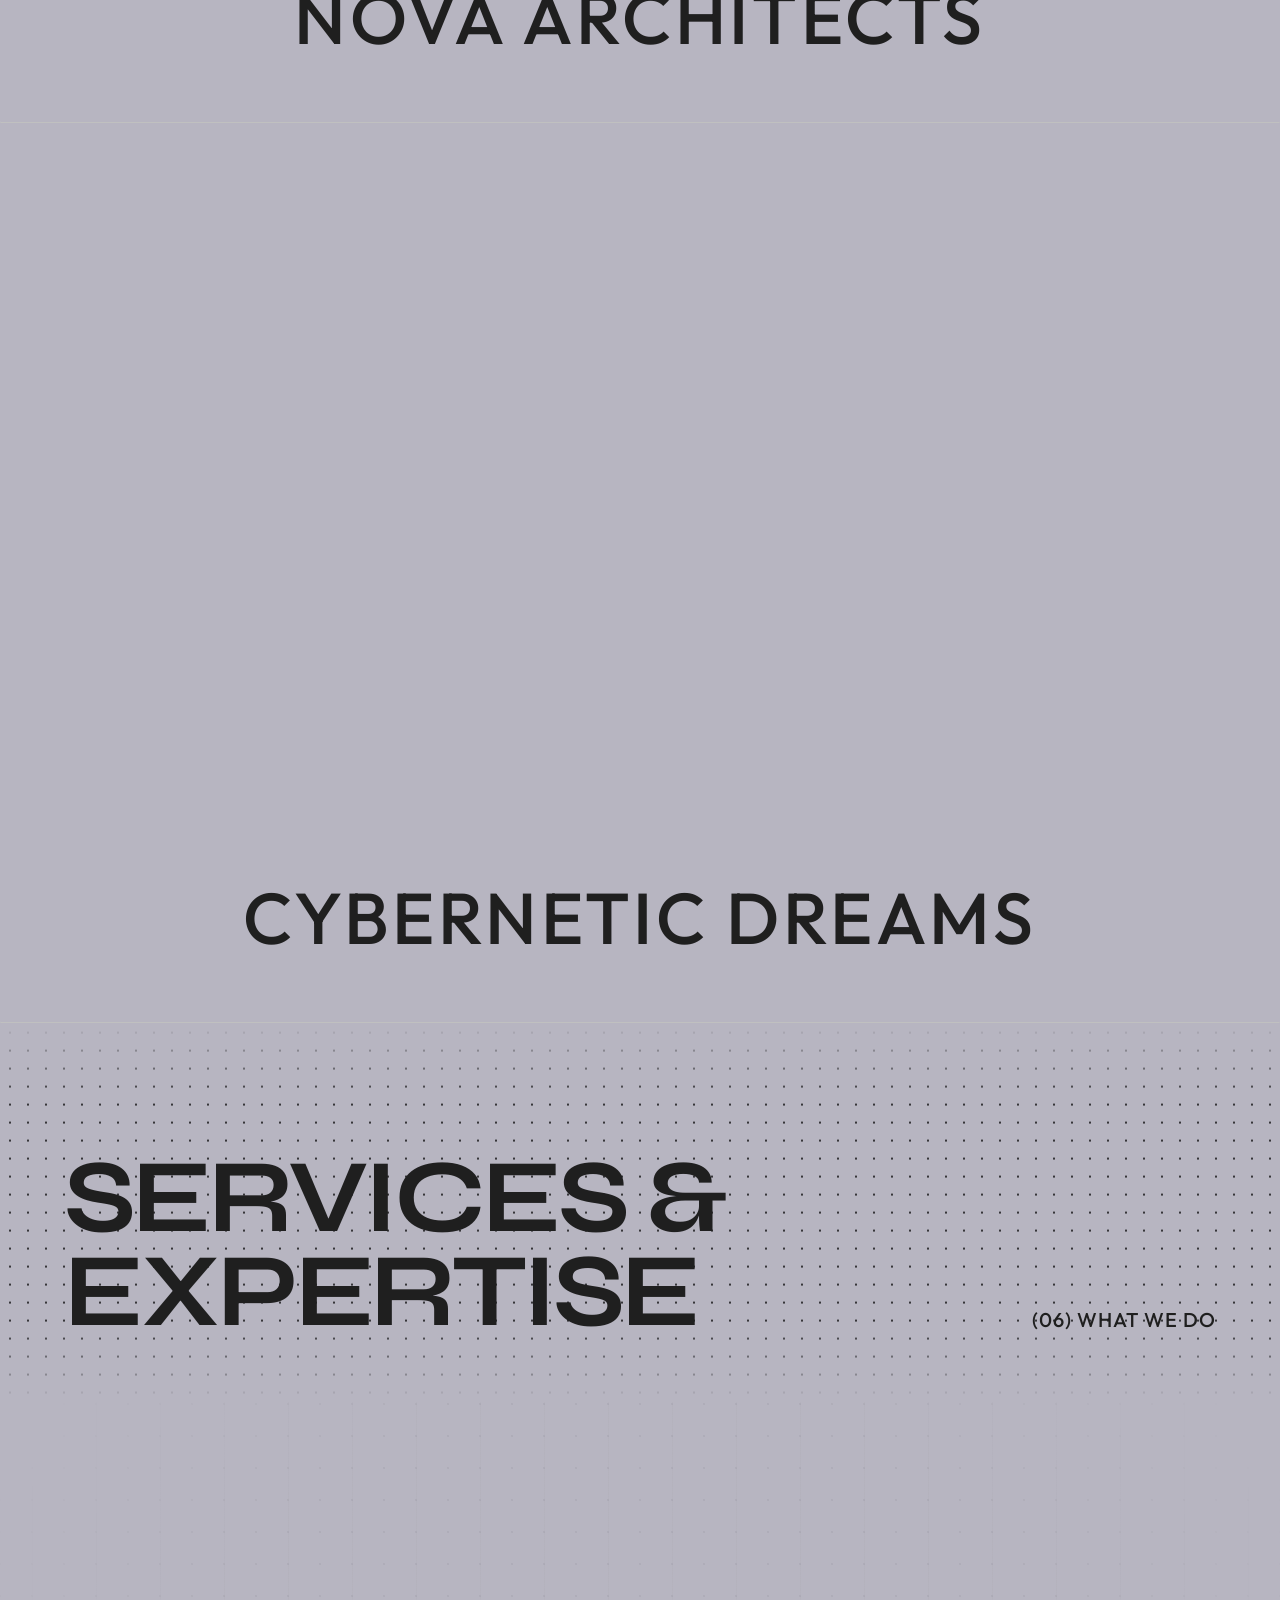
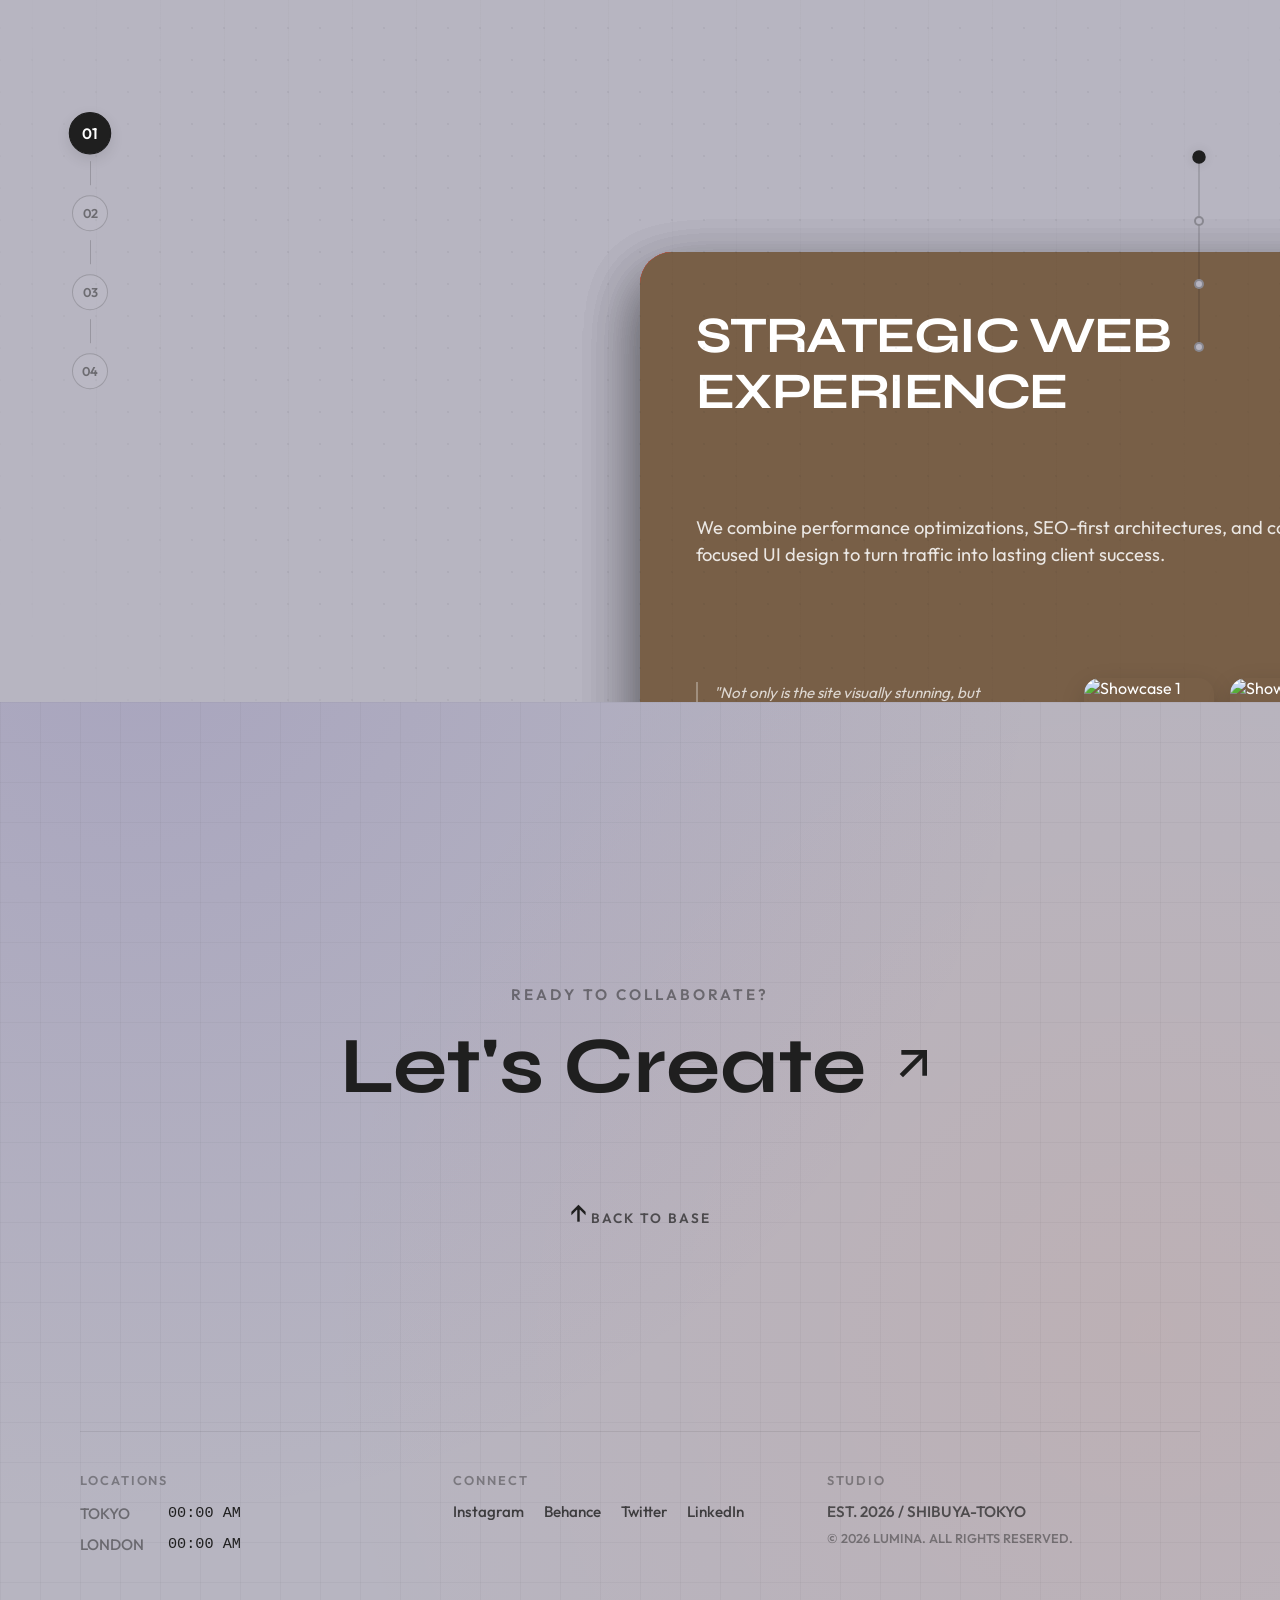
==== commit 4504b18e: "experimenting designs to look for better mactch" ====
--- a/index.html
+++ b/index.html
@@ -49,21 +49,21 @@
     </div>
 
     <div class="images-container">
-      <div class="img"><img src="./img1.png" alt="" /></div>
-      <div class="img"><img src="./img2.png" alt="" /></div>
-      <div class="img"><img src="./img3.png" alt="" /></div>
-      <div class="img"><img src="./img4.png" alt="" /></div>
-      <div class="img"><img src="./img5.png" alt="" /></div>
-      <div class="img"><img src="./img6.png" alt="" /></div>
-      <div class="img"><img src="./img7.png" alt="" /></div>
-      <div class="img"><img src="./img8.png" alt="" /></div>
-      <div class="img"><img src="./img9.png" alt="" /></div>
-      <div class="img"><img src="./img10.png" alt="" /></div>
-      <div class="img"><img src="./img11.png" alt="" /></div>
-      <div class="img"><img src="./img12.png" alt="" /></div>
-      <div class="img"><img src="./img13.png" alt="" /></div>
-      <div class="img"><img src="./img14.png" alt="" /></div>
-      <div class="img"><img src="./img15.png" alt="" /></div>
+      <div class="img"><img src="./img1.webp" alt="" /></div>
+      <div class="img"><img src="./img2.webp" alt="" /></div>
+      <div class="img"><img src="./img3.webp" alt="" /></div>
+      <div class="img"><img src="./img4.webp" alt="" /></div>
+      <div class="img"><img src="./img5.webp" alt="" /></div>
+      <div class="img"><img src="./img6.webp" alt="" /></div>
+      <div class="img"><img src="./img7.webp" alt="" /></div>
+      <div class="img"><img src="./img8.webp" alt="" /></div>
+      <div class="img"><img src="./img9.webp" alt="" /></div>
+      <div class="img"><img src="./img10.webp" alt="" /></div>
+      <div class="img"><img src="./img11.webp" alt="" /></div>
+      <div class="img"><img src="./img12.webp" alt="" /></div>
+      <div class="img"><img src="./img13.webp" alt="" /></div>
+      <div class="img"><img src="./img14.webp" alt="" /></div>
+      <div class="img"><img src="./img15.webp" alt="" /></div>
     </div>
 
     <!-- inferred position from screenshots -->
@@ -99,18 +99,20 @@
       </div>
     </nav>
 
-    <div class="header">
-      <h1>We engineer high-end sensory digital experiences</h1>
-    </div>
-
-    <div class="site-info">
-      <h2>
-        An elite digital production studio collaborating with progressive brands globally.
-      </h2>
-
-      <div class="site-info-copy">
-        <p>Interactive &amp; Visual Design</p>
-        <p>EST. 2026 / TOKYO — LONDON</p>
+    <div class="hero-main-content">
+      <div class="header">
+        <h1>We engineer high-end sensory digital experiences</h1>
+      </div>
+
+      <div class="site-info">
+        <h2>
+          An elite digital production studio collaborating with progressive brands globally.
+        </h2>
+
+        <div class="site-info-copy">
+          <p>Interactive &amp; Visual Design</p>
+          <p>EST. 2026 / TOKYO — LONDON</p>
+        </div>
       </div>
     </div>
 
@@ -143,7 +145,7 @@
 
     <section class="work-item">
         <div class="work-item-img">
-            <img src="./img1.png" alt="" />
+            <img src="./img1.webp" alt="" />
         </div>
         <div class="work-item-name">
             <h1>Lumina Agency</h1>
@@ -152,7 +154,7 @@
 
     <section class="work-item">
         <div class="work-item-img">
-            <img src="./img2.png" alt="" />
+            <img src="./img2.webp" alt="" />
         </div>
         <div class="work-item-name">
             <h1>Noir & Sens</h1>
@@ -161,7 +163,7 @@
 
     <section class="work-item">
         <div class="work-item-img">
-            <img src="./img3.png" alt="" />
+            <img src="./img3.webp" alt="" />
         </div>
         <div class="work-item-name">
             <h1>Quantum Dex</h1>
@@ -170,7 +172,7 @@
 
     <section class="work-item">
         <div class="work-item-img">
-            <img src="./img4.png" alt="" />
+            <img src="./img4.webp" alt="" />
         </div>
         <div class="work-item-name">
             <h1>Nova Architects</h1>
@@ -179,17 +181,259 @@
 
     <section class="work-item">
         <div class="work-item-img">
-            <img src="./img5.png" alt="" />
+            <img src="./img5.webp" alt="" />
         </div>
         <div class="work-item-name">
             <h1>Cybernetic Dreams</h1>
         </div>
     </section>
 
-    <section class="outro">
-        <h1>Back to base</h1>
-    </section>
   </div>
+
+  <div class="section-intersection-divider" id="services">
+    <div class="divider-dots"></div>
+    <div class="section-heading">
+      <h2 class="reveal-text">SERVICES &<br/>EXPERTISE</h2>
+      <p class="reveal-fade">(06) WHAT WE DO</p>
+    </div>
+  </div>
+
+  <section class="sticky-cards">
+    <div class="services-bg-pattern"></div>
+
+    <!-- Left Floating Index -->
+    <div class="services-sidebar">
+      <div class="sidebar-pill active">01</div>
+      <div class="sidebar-line"></div>
+      <div class="sidebar-pill">02</div>
+      <div class="sidebar-line"></div>
+      <div class="sidebar-pill">03</div>
+      <div class="sidebar-line"></div>
+      <div class="sidebar-pill">04</div>
+    </div>
+
+    <!-- Right Floating Progress Timeline -->
+    <div class="services-timeline">
+      <div class="timeline-track">
+        <div class="timeline-progress"></div>
+        <div class="timeline-dots-container">
+          <div class="dot active"></div>
+          <div class="dot"></div>
+          <div class="dot"></div>
+          <div class="dot"></div>
+        </div>
+      </div>
+    </div>
+
+    <!-- Card 1 -->
+    <div class="card" id="card-1">
+      <div class="card-header">
+        <h1>Creative Brand Strategy</h1>
+        <div class="card-index">(01)</div>
+      </div>
+      
+      <p class="card-desc">
+        We clarify your positioning, define a distinctive brand tone of voice, and build visual systems that work seamlessly across digital products and global campaigns.
+      </p>
+
+      <div class="card-details">
+        <div class="card-testimonial">
+          <blockquote>
+            "The rebranding completely redefined how our brand was perceived by investors. The attention to typography and motion was outstanding."
+          </blockquote>
+          <div class="testimonial-author">
+            <img src="./img5.webp" alt="Elena Rostova" />
+            <div class="author-info">
+              <span class="name">Elena Rostova</span>
+              <span class="role">CEO at Vektor</span>
+            </div>
+          </div>
+        </div>
+
+        <div class="card-gallery">
+          <div class="gallery-item">
+            <img src="./img1.webp" alt="Showcase 1" />
+          </div>
+          <div class="gallery-item">
+            <img src="./img6.webp" alt="Showcase 2" />
+          </div>
+          <div class="gallery-item">
+            <img src="./img7.webp" alt="Showcase 3" />
+          </div>
+        </div>
+      </div>
+    </div>
+
+    <!-- Card 2 -->
+    <div class="card" id="card-2">
+      <div class="card-header">
+        <h1>Interactive Development</h1>
+        <div class="card-index">(02)</div>
+      </div>
+      
+      <p class="card-desc">
+        We design and code bespoke digital interfaces with smooth scroll, fluid WebGL effects, high-performance interactions, and rich animations.
+      </p>
+
+      <div class="card-details">
+        <div class="card-testimonial">
+          <blockquote>
+            "Their technical prowess in GSAP and WebGL transformed our design system into an immersive digital journey. Unmatched expertise."
+          </blockquote>
+          <div class="testimonial-author">
+            <img src="./img8.webp" alt="Marcus Thorne" />
+            <div class="author-info">
+              <span class="name">Marcus Thorne</span>
+              <span class="role">Head of Tech at Aether</span>
+            </div>
+          </div>
+        </div>
+
+        <div class="card-gallery">
+          <div class="gallery-item">
+            <img src="./img2.webp" alt="Showcase 1" />
+          </div>
+          <div class="gallery-item">
+            <img src="./img9.webp" alt="Showcase 2" />
+          </div>
+          <div class="gallery-item">
+            <img src="./img10.webp" alt="Showcase 3" />
+          </div>
+        </div>
+      </div>
+    </div>
+
+    <!-- Card 3 -->
+    <div class="card" id="card-3">
+      <div class="card-header">
+        <h1>Cinematic Motion Design</h1>
+        <div class="card-index">(03)</div>
+      </div>
+      
+      <p class="card-desc">
+        We craft high-fidelity showreels, cinematic 3D renders, and scroll-triggered micro-interactions that tell a powerful brand narrative.
+      </p>
+
+      <div class="card-details">
+        <div class="card-testimonial">
+          <blockquote>
+            "The motion design assets gave our launch campaign a cinematic polish. User engagement soared by 140%."
+          </blockquote>
+          <div class="testimonial-author">
+            <img src="./img11.webp" alt="Aiko Tanaka" />
+            <div class="author-info">
+              <span class="name">Aiko Tanaka</span>
+              <span class="role">Creative Director at Sora</span>
+            </div>
+          </div>
+        </div>
+
+        <div class="card-gallery">
+          <div class="gallery-item">
+            <img src="./img3.webp" alt="Showcase 1" />
+          </div>
+          <div class="gallery-item">
+            <img src="./img12.webp" alt="Showcase 2" />
+          </div>
+          <div class="gallery-item">
+            <img src="./img13.webp" alt="Showcase 3" />
+          </div>
+        </div>
+      </div>
+    </div>
+
+    <!-- Card 4 -->
+    <div class="card" id="card-4">
+      <div class="card-header">
+        <h1>Strategic Web Experience</h1>
+        <div class="card-index">(04)</div>
+      </div>
+      
+      <p class="card-desc">
+        We combine performance optimizations, SEO-first architectures, and conversion-focused UI design to turn traffic into lasting client success.
+      </p>
+
+      <div class="card-details">
+        <div class="card-testimonial">
+          <blockquote>
+            "Not only is the site visually stunning, but the conversion rate jumped overnight. A true conversion-driven design agency."
+          </blockquote>
+          <div class="testimonial-author">
+            <img src="./img14.webp" alt="David Chen" />
+            <div class="author-info">
+              <span class="name">David Chen</span>
+              <span class="role">Growth Lead at Helix</span>
+            </div>
+          </div>
+        </div>
+
+        <div class="card-gallery">
+          <div class="gallery-item">
+            <img src="./img4.webp" alt="Showcase 1" />
+          </div>
+          <div class="gallery-item">
+            <img src="./img15.webp" alt="Showcase 2" />
+          </div>
+          <div class="gallery-item">
+            <img src="./img5.webp" alt="Showcase 3" />
+          </div>
+        </div>
+      </div>
+    </div>
+  </section>
+
+  <section class="outro" id="studio">
+    <div class="outro-grid"></div>
+    <div class="outro-mesh"></div>
+
+    <div class="outro-content">
+      <p class="outro-tagline">READY TO COLLABORATE?</p>
+      <div class="outro-cta-wrapper">
+        <a href="mailto:hello@lumina.studio" class="outro-cta magnetic">
+          <span>Let's Create</span>
+          <svg viewBox="0 0 24 24" fill="none" stroke="currentColor" stroke-width="2">
+            <line x1="7" y1="17" x2="17" y2="7"></line>
+            <polyline points="7 7 17 7 17 17"></polyline>
+          </svg>
+        </a>
+      </div>
+      
+      <div class="outro-scroll-top magnetic" id="back-to-top-btn">
+        <span class="arrow-up">↑</span>
+        <span class="text">Back to base</span>
+      </div>
+    </div>
+
+    <div class="outro-footer">
+      <div class="footer-col">
+        <h4>LOCATIONS</h4>
+        <div class="time-item">
+          <span>TOKYO</span>
+          <span class="time-val" id="tokyo-time">00:00 AM</span>
+        </div>
+        <div class="time-item">
+          <span>LONDON</span>
+          <span class="time-val" id="london-time">00:00 AM</span>
+        </div>
+      </div>
+
+      <div class="footer-col">
+        <h4>CONNECT</h4>
+        <div class="social-links">
+          <a href="#" class="hover-underline">Instagram</a>
+          <a href="#" class="hover-underline">Behance</a>
+          <a href="#" class="hover-underline">Twitter</a>
+          <a href="#" class="hover-underline">LinkedIn</a>
+        </div>
+      </div>
+
+      <div class="footer-col">
+        <h4>STUDIO</h4>
+        <p class="est-text">EST. 2026 / SHIBUYA-TOKYO</p>
+        <p class="copy-text">© 2026 LUMINA. ALL RIGHTS RESERVED.</p>
+      </div>
+    </div>
+  </section>
 
   <div class="fullscreen-viewer">
     <div class="viewer-bg"></div>
--- a/styles.css
+++ b/styles.css
@@ -33,7 +33,7 @@
   font-size: 5rem;
   font-weight: 700;
   letter-spacing: -0.03em;
-  line-height: 1.25;
+  line-height: 1.05;
 }
 
 h2 {
@@ -120,6 +120,17 @@
   height: 100%;
 }
 
+/* Prevent Flash of Unstyled/Un-split Content */
+.hero h1, 
+.hero h2, 
+.hero p, 
+.hero a:not(.cta a), 
+.header h1, 
+.site-info p, 
+.hero-footer h2 {
+  opacity: 0;
+}
+
 .images-container .img {
   position: absolute;
   top: 1.5rem;
@@ -128,6 +139,8 @@
   aspect-ratio: 5 / 3;
   border-radius: 0.75rem;
   overflow: hidden;
+  transform: scale(0);
+  will-change: transform;
 }
 
 .images-container .img.animate-out {
@@ -135,6 +148,7 @@
   left: unset;
   bottom: 1.5rem;
   right: 1.5rem;
+  transform: scale(1);
 }
 
 
@@ -281,19 +295,25 @@
 }
 
 
+.hero-main-content {
+  position: absolute;
+  top: 20%;
+  left: 45%;
+  width: 50%;
+  display: flex;
+  flex-direction: column;
+  gap: 2.2rem;
+}
+
 .header {
-  position: absolute;
-  top: 40%;
-  left: 45%;
-  transform: translateY(-50%);
-  width: 50%;
+  position: relative;
+  width: 100%;
 }
 
 .site-info {
-  position: absolute;
-  right: calc(20% + 3.5rem);
-  bottom: 4.5rem;
-  width: 22%;
+  position: relative;
+  margin-left: 18%;
+  width: 44%;
   display: flex;
   flex-direction: column;
   gap: 1rem;
@@ -430,18 +450,281 @@
 .outro {
   position: relative;
   width: 100vw;
+  height: 100vh;
+  display: flex;
+  flex-direction: column;
+  justify-content: space-between;
+  padding: 6rem 5rem 3rem 5rem;
+  overflow: hidden;
+  background-color: #B7B5C1;
+  color: var(--fg);
+  z-index: 6;
+}
+
+.outro-grid {
+  position: absolute;
+  top: 0;
+  left: 0;
+  width: 100%;
+  height: 100%;
+  background-size: 40px 40px;
+  background-image: 
+    linear-gradient(to right, rgba(0, 0, 0, 0.03) 1px, transparent 1px),
+    linear-gradient(to bottom, rgba(0, 0, 0, 0.03) 1px, transparent 1px);
+  z-index: 1;
+  pointer-events: none;
+}
+
+.outro-mesh {
+  position: absolute;
+  top: -50%;
+  left: -50%;
+  width: 200%;
+  height: 200%;
+  background: radial-gradient(circle at 30% 20%, rgba(61, 47, 169, 0.12) 0%, transparent 40%),
+              radial-gradient(circle at 70% 60%, rgba(255, 119, 34, 0.08) 0%, transparent 40%);
+  animation: rotateMesh 25s infinite linear;
+  z-index: 0;
+  pointer-events: none;
+}
+
+@keyframes rotateMesh {
+  0% { transform: rotate(0deg); }
+  100% { transform: rotate(360deg); }
+}
+
+.outro-content {
+  position: relative;
+  display: flex;
+  flex-direction: column;
+  align-items: center;
+  justify-content: center;
+  flex-grow: 1;
+  z-index: 2;
+  gap: 1.5rem;
+}
+
+.outro-tagline {
+  font-family: "Outfit", sans-serif;
+  font-size: 0.95rem;
+  font-weight: 600;
+  letter-spacing: 0.2em;
+  color: rgba(31, 31, 31, 0.5);
+}
+
+.outro-cta-wrapper {
+  margin-bottom: 2rem;
+}
+
+.outro-cta {
+  display: inline-flex;
+  align-items: center;
+  gap: 1.5rem;
+  font-family: "Syne", sans-serif;
+  font-size: 5rem;
+  font-weight: 700;
+  color: var(--fg);
+  text-decoration: none;
+  transition: transform 0.3s cubic-bezier(0.25, 1, 0.5, 1);
+}
+
+.outro-cta span {
+  position: relative;
+}
+
+.outro-cta span::after {
+  content: "";
+  position: absolute;
+  bottom: -5px;
+  left: 0;
+  width: 100%;
+  height: 4px;
+  background-color: var(--fg);
+  transform: scaleX(0);
+  transform-origin: right;
+  transition: transform 0.4s cubic-bezier(0.25, 1, 0.5, 1);
+}
+
+.outro-cta:hover span::after {
+  transform: scaleX(1);
+  transform-origin: left;
+}
+
+.outro-cta svg {
+  width: 3.5rem;
+  height: 3.5rem;
+  transition: transform 0.4s cubic-bezier(0.25, 1, 0.5, 1);
+}
+
+.outro-cta:hover svg {
+  transform: translate(8px, -8px);
+}
+
+.outro-scroll-top {
+  display: flex;
+  flex-direction: column;
+  align-items: center;
+  cursor: pointer;
+  margin-top: 1rem;
+  padding: 1rem;
+  gap: 0.5rem;
+  transition: opacity 0.3s;
+}
+
+.outro-scroll-top:hover {
+  opacity: 0.8;
+}
+
+.outro-scroll-top .arrow-up {
+  font-family: "Outfit", sans-serif;
+  font-size: 1.8rem;
+  line-height: 1;
+  animation: bounceArrow 2s infinite ease-in-out;
+}
+
+.outro-scroll-top .text {
+  font-family: "Outfit", sans-serif;
+  font-size: 0.85rem;
+  font-weight: 600;
+  letter-spacing: 0.15em;
+  text-transform: uppercase;
+  color: rgba(31, 31, 31, 0.7);
+}
+
+@keyframes bounceArrow {
+  0%, 100% { transform: translateY(0); }
+  50% { transform: translateY(-6px); }
+}
+
+.outro-footer {
+  position: relative;
+  display: grid;
+  grid-template-columns: repeat(3, 1fr);
+  width: 100%;
+  border-top: 1px solid rgba(0, 0, 0, 0.08);
+  padding-top: 2.5rem;
+  z-index: 2;
+}
+
+.footer-col {
+  display: flex;
+  flex-direction: column;
+  gap: 0.75rem;
+}
+
+.footer-col h4 {
+  font-family: "Outfit", sans-serif;
+  font-size: 0.8rem;
+  font-weight: 600;
+  letter-spacing: 0.15em;
+  color: rgba(31, 31, 31, 0.4);
+  margin-bottom: 0.25rem;
+}
+
+.footer-col .time-item {
+  display: flex;
+  gap: 1.5rem;
+  font-family: "Outfit", sans-serif;
+  font-size: 0.95rem;
+  font-weight: 500;
+}
+
+.footer-col .time-item span:first-child {
+  color: rgba(31, 31, 31, 0.5);
+  width: 4rem;
+}
+
+.footer-col .time-item .time-val {
+  color: var(--fg);
+  font-family: monospace;
+}
+
+.social-links {
+  display: flex;
+  gap: 1.25rem;
+  flex-wrap: wrap;
+}
+
+.social-links a {
+  font-family: "Outfit", sans-serif;
+  font-size: 0.95rem;
+  font-weight: 500;
+  color: rgba(31, 31, 31, 0.8) !important;
+  text-decoration: none;
+  position: relative;
+}
+
+.social-links a::after {
+  content: "";
+  position: absolute;
+  bottom: -2px;
+  left: 0;
+  width: 100%;
+  height: 1px;
+  background-color: var(--fg);
+  transform: scaleX(0);
+  transform-origin: right;
+  transition: transform 0.3s ease;
+}
+
+.social-links a:hover::after {
+  transform: scaleX(1);
+  transform-origin: left;
+}
+
+.footer-col .est-text {
+  font-family: "Outfit", sans-serif;
+  font-size: 0.95rem;
+  color: rgba(31, 31, 31, 0.7);
+}
+
+.footer-col .copy-text {
+  font-family: "Outfit", sans-serif;
+  font-size: 0.8rem;
+  color: rgba(31, 31, 31, 0.45);
+}
+
+@media (max-width: 1000px) {
+  .outro {
+    padding: 5rem 3rem 2.5rem 3rem;
+  }
+
+  .outro-cta {
+    font-size: 3.5rem;
+  }
+
+  .outro-cta svg {
+    width: 2.5rem;
+    height: 2.5rem;
+  }
+
+  .outro-footer {
+    grid-template-columns: 1fr;
+    gap: 2rem;
+    padding-top: 2rem;
+  }
+}
+
+@media (max-width: 600px) {
+  .outro {
+    padding: 4rem 1.5rem 2.5rem 1.5rem;
+  }
+
+  .outro-cta {
+    font-size: 2.25rem;
+    gap: 0.75rem;
+  }
+
+  .outro-cta svg {
+    width: 1.8rem;
+    height: 1.8rem;
+  }
+}
+
+.work-item {
+  position: relative;
+  width: 100vw;
   height: 100svh;
-  display: flex;
-  justify-content: center;
-  align-items: center;
-  padding: 2rem;
-  overflow: hidden;
-}
-
-.work-item {
-  position: relative;
-  width: 100vw;
-  height: 150svh;
   overflow: hidden;
 }
 
@@ -527,37 +810,64 @@
     font-size: 1.4rem;
   }
 
+  :root {
+    --side-padding: 2rem;
+    --header-top: 18%;
+    --content-gap: 1.5rem;
+  }
+
   nav {
-    padding: 1.5rem 2rem;
+    padding: 1.5rem var(--side-padding);
   }
 
   nav .links {
     display: none;
   }
 
+  .hero-main-content {
+    position: absolute;
+    top: var(--header-top);
+    left: var(--side-padding);
+    width: calc(100% - (var(--side-padding) * 2));
+    height: auto;
+    display: flex;
+    flex-direction: column;
+    gap: var(--content-gap);
+    pointer-events: none;
+  }
+
   .header {
-    top: 35%;
-    left: 2rem;
-    width: calc(100% - 4rem);
+    position: relative;
+    top: auto;
+    left: auto;
+    width: 100%;
+    transform: none;
   }
 
   .site-info {
-    position: absolute;
-    left: 2rem;
-    right: unset;
-    bottom: 5.5rem;
-    width: 55%;
+    position: relative;
+    top: auto;
+    left: auto;
+    right: auto;
+    bottom: auto;
+    margin-left: 0;
+    width: 100%;
+    gap: 0.75rem;
   }
 
   .hero-footer {
-    left: 2rem;
+    left: var(--side-padding);
     bottom: 1.5rem;
+  }
+
+  .images-container .img {
+    width: 45%;
   }
 
   .images-container .img.animate-out {
     bottom: 1.5rem;
     right: 2rem;
-    width: 25%;
+    width: 45%;
   }
 
   .video-bg {
@@ -568,7 +878,7 @@
 @media (max-width: 600px) {
   h1 {
     font-size: 2.15rem;
-    line-height: 1.2;
+    line-height: 1.1;
   }
 
   h2 {
@@ -623,17 +933,10 @@
     height: 12px;
   }
 
-  .header {
-    top: 30%;
-    left: 1.25rem;
-    width: calc(100% - 2.5rem);
-  }
-
-  .site-info {
-    left: 1.25rem;
-    bottom: 5.5rem;
-    width: 55%;
-    gap: 0.5rem;
+  :root {
+    --side-padding: 1.25rem;
+    --header-top: 18%;
+    --content-gap: 1rem;
   }
 
   .site-info-copy p {
@@ -641,24 +944,17 @@
   }
 
   .hero-footer {
-    left: 1.25rem;
-    bottom: 1.5rem;
-    gap: 0.75rem;
-  }
-
-  .hero-footer h2 {
-    font-size: 0.95rem;
-  }
-
-  .play-btn {
-    width: 2.2rem;
-    height: 2.2rem;
+    display: none;
+  }
+
+  .images-container .img {
+    width: 48%;
   }
 
   .images-container .img.animate-out {
     bottom: 1.5rem;
     right: 1.25rem;
-    width: 32%;
+    width: 48%;
   }
 
   .video-bg {
@@ -777,10 +1073,15 @@
   display: flex;
   justify-content: center;
   align-items: center;
+  opacity: 0;
+  visibility: hidden;
+  transition: opacity 0.5s ease, visibility 0.5s ease;
 }
 
 .fullscreen-viewer.active {
   pointer-events: all;
+  opacity: 1;
+  visibility: visible;
 }
 
 .viewer-bg {
@@ -889,4 +1190,418 @@
   color: var(--fg);
   border-bottom: 1px solid var(--fg);
   padding-bottom: 2px;
+}
+
+@media (max-width: 600px) {
+  .fullscreen-viewer.active .viewer-content .img {
+    width: 180px !important;
+    height: 250px !important;
+    margin-left: -90px !important;
+    margin-top: -190px !important;
+  }
+}
+
+/* --- Sticky Cards Section (Services) --- */
+:root {
+  --base-1: #3d2fa9;
+  --base-2: #ff7722;
+  --base-3: #ff3d33;
+  --base-4: #785f47;
+}
+
+.sticky-cards {
+  position: relative;
+  width: 100vw;
+  height: 100vh;
+  overflow: hidden;
+  background-color: #B7B5C1;
+  perspective: 1000px;
+  z-index: 5;
+}
+
+.sticky-cards .card {
+  position: absolute;
+  top: 50%;
+  left: 50%;
+  width: 72%;
+  height: 68%;
+  display: flex;
+  flex-direction: column;
+  justify-content: space-between;
+  padding: 3.5rem;
+  border-radius: 2rem;
+  color: #fff;
+  transform-origin: center bottom;
+  will-change: transform;
+  box-shadow: 0 25px 60px rgba(0, 0, 0, 0.18);
+}
+
+.card-header {
+  display: flex;
+  justify-content: space-between;
+  align-items: flex-start;
+  width: 100%;
+}
+
+.card-header h1 {
+  font-family: "Syne", sans-serif;
+  font-size: 3.2rem;
+  font-weight: 700;
+  line-height: 1.1;
+  text-transform: uppercase;
+  color: #fff !important;
+  max-width: 80%;
+  margin: 0;
+}
+
+.card-header .card-index {
+  font-family: "Syne", sans-serif;
+  font-size: 1.8rem;
+  font-weight: 600;
+  color: rgba(255, 255, 255, 0.6);
+  line-height: 1;
+}
+
+.card-desc {
+  font-family: "Outfit", sans-serif;
+  font-size: 1.15rem;
+  font-weight: 400;
+  line-height: 1.5;
+  color: rgba(255, 255, 255, 0.85);
+  max-width: 85%;
+  margin-top: 1rem;
+  margin-bottom: 2rem;
+}
+
+.card-details {
+  display: grid;
+  grid-template-columns: 1.2fr 1.8fr;
+  gap: 3rem;
+  align-items: end;
+  width: 100%;
+}
+
+.card-testimonial {
+  display: flex;
+  flex-direction: column;
+  gap: 1.25rem;
+}
+
+.card-testimonial blockquote {
+  font-family: "Outfit", sans-serif;
+  font-style: italic;
+  font-size: 0.95rem;
+  line-height: 1.5;
+  color: rgba(255, 255, 255, 0.75);
+  border-left: 2px solid rgba(255, 255, 255, 0.3);
+  padding-left: 1rem;
+  margin: 0;
+}
+
+.testimonial-author {
+  display: flex;
+  align-items: center;
+  gap: 0.75rem;
+}
+
+.testimonial-author img {
+  width: 38px;
+  height: 38px;
+  border-radius: 50%;
+  object-fit: cover;
+  border: 1.5px solid rgba(255, 255, 255, 0.6);
+}
+
+.author-info {
+  display: flex;
+  flex-direction: column;
+}
+
+.author-info .name {
+  font-family: "Outfit", sans-serif;
+  font-size: 0.85rem;
+  font-weight: 600;
+  color: #fff;
+}
+
+.author-info .role {
+  font-family: "Outfit", sans-serif;
+  font-size: 0.75rem;
+  color: rgba(255, 255, 255, 0.5);
+}
+
+/* Gallery thumb strip */
+.card-gallery {
+  display: flex;
+  gap: 1rem;
+  justify-content: flex-end;
+}
+
+.card-gallery .gallery-item {
+  width: 130px;
+  height: 130px;
+  border-radius: 1rem;
+  overflow: hidden;
+  box-shadow: 0 8px 24px rgba(0, 0, 0, 0.15);
+  transition: transform 0.4s cubic-bezier(0.25, 1, 0.5, 1);
+}
+
+.card-gallery .gallery-item:hover {
+  transform: translateY(-8px) scale(1.05);
+}
+
+.card-gallery .gallery-item img {
+  width: 100%;
+  height: 100%;
+  object-fit: cover;
+}
+
+.card#card-1 {
+  background-color: var(--base-1);
+}
+
+.card#card-2 {
+  background-color: var(--base-2);
+}
+
+.card#card-3 {
+  background-color: var(--base-3);
+}
+
+.card#card-4 {
+  background-color: var(--base-4);
+}
+
+@media (max-width: 1200px) {
+  .sticky-cards .card {
+    width: 82%;
+    height: 72%;
+    padding: 2.5rem;
+  }
+  .card-header h1 {
+    font-size: 2.5rem;
+  }
+}
+
+@media (max-width: 1000px) {
+  .sticky-cards .card {
+    width: calc(100% - 4rem);
+    height: 80%;
+    padding: 2rem;
+    justify-content: flex-start;
+    gap: 1.5rem;
+  }
+  
+  .card-header h1 {
+    font-size: 2.2rem;
+    max-width: 90%;
+  }
+  
+  .card-desc {
+    font-size: 1rem;
+    margin-bottom: 1rem;
+  }
+
+  .card-details {
+    grid-template-columns: 1fr;
+    gap: 1.5rem;
+    align-items: start;
+  }
+
+  .card-gallery {
+    justify-content: flex-start;
+  }
+
+  .card-gallery .gallery-item {
+    width: 100px;
+    height: 100px;
+  }
+}
+
+@media (max-width: 600px) {
+  .sticky-cards .card {
+    width: calc(100% - 2.5rem);
+    height: 85%;
+    padding: 1.5rem;
+    gap: 1rem;
+  }
+
+  .card-header h1 {
+    font-size: 1.65rem;
+  }
+
+  .card-desc {
+    font-size: 0.9rem;
+    line-height: 1.45;
+  }
+
+  .card-details {
+    gap: 1rem;
+  }
+
+  .card-testimonial blockquote {
+    font-size: 0.85rem;
+  }
+
+  .card-gallery {
+    display: none;
+  }
+}
+
+/* --- Section Intersection Divider --- */
+/* --- Section Intersection Divider --- */
+.section-intersection-divider {
+  position: relative;
+  width: 100vw;
+  background-color: #B7B5C1;
+  overflow: hidden;
+  z-index: 4;
+}
+
+.divider-dots {
+  position: absolute;
+  top: 0;
+  left: -10%;
+  width: 120%;
+  height: 100%;
+  background-image: radial-gradient(rgba(0, 0, 0, 0.7) 1.5px, transparent 1.5px);
+  background-size: 18px 18px;
+  background-position: center;
+  mask-image: linear-gradient(to bottom, transparent, rgba(0, 0, 0, 1) 20%, rgba(0, 0, 0, 1) 80%, transparent);
+  -webkit-mask-image: linear-gradient(to bottom, transparent, rgba(0, 0, 0, 1) 20%, rgba(0, 0, 0, 1) 80%, transparent);
+  pointer-events: none;
+  will-change: transform;
+}
+
+/* --- Services Sidebar & Timeline Navigation --- */
+.services-bg-pattern {
+  position: absolute;
+  top: 0;
+  left: 0;
+  width: 100%;
+  height: 100%;
+  background-image: 
+    radial-gradient(rgba(31, 31, 31, 0.05) 1.5px, transparent 1.5px),
+    linear-gradient(to right, rgba(31, 31, 31, 0.015) 1px, transparent 1px);
+  background-size: 32px 32px, 64px 64px;
+  background-position: center;
+  z-index: 1;
+  pointer-events: none;
+  mask-image: radial-gradient(circle at center, black 60%, transparent 95%);
+  -webkit-mask-image: radial-gradient(circle at center, black 60%, transparent 95%);
+}
+
+.services-sidebar {
+  position: absolute;
+  left: 4.5rem;
+  top: 50%;
+  transform: translateY(-50%);
+  display: flex;
+  flex-direction: column;
+  align-items: center;
+  gap: 0.6rem;
+  z-index: 10;
+}
+
+.services-sidebar .sidebar-pill {
+  width: 36px;
+  height: 36px;
+  border-radius: 50%;
+  display: flex;
+  justify-content: center;
+  align-items: center;
+  border: 1px solid rgba(31, 31, 31, 0.2);
+  background-color: rgba(255, 255, 255, 0.05);
+  font-family: "Outfit", sans-serif;
+  font-size: 0.8rem;
+  font-weight: 600;
+  color: rgba(31, 31, 31, 0.5);
+  transition: all 0.5s cubic-bezier(0.25, 1, 0.5, 1);
+}
+
+.services-sidebar .sidebar-pill.active {
+  background-color: var(--fg);
+  color: #fff;
+  border-color: var(--fg);
+  transform: scale(1.18);
+  box-shadow: 0 4px 12px rgba(0, 0, 0, 0.1);
+}
+
+.services-sidebar .sidebar-line {
+  width: 1px;
+  height: 24px;
+  background-color: rgba(31, 31, 31, 0.2);
+  transition: background-color 0.5s ease;
+}
+
+.services-timeline {
+  position: absolute;
+  right: 5rem;
+  top: 50%;
+  transform: translateY(-50%);
+  z-index: 10;
+  display: flex;
+  align-items: center;
+}
+
+.services-timeline .timeline-track {
+  position: relative;
+  width: 2px;
+  height: 200px;
+  background-color: rgba(31, 31, 31, 0.15);
+}
+
+.services-timeline .timeline-progress {
+  position: absolute;
+  top: 0;
+  left: 0;
+  width: 100%;
+  height: 0%;
+  background-color: var(--fg);
+  transition: height 0.1s ease;
+}
+
+.services-timeline .timeline-dots-container {
+  position: absolute;
+  top: 0;
+  left: -4px;
+  width: 10px;
+  height: 100%;
+  display: flex;
+  flex-direction: column;
+  justify-content: space-between;
+  align-items: center;
+  pointer-events: none;
+}
+
+.services-timeline .dot {
+  width: 10px;
+  height: 10px;
+  border-radius: 50%;
+  background-color: #B7B5C1;
+  border: 2px solid rgba(31, 31, 31, 0.3);
+  transition: all 0.4s cubic-bezier(0.25, 1, 0.5, 1);
+}
+
+.services-timeline .dot.active {
+  background-color: var(--fg);
+  border-color: var(--fg);
+  transform: scale(1.35);
+  box-shadow: 0 0 8px rgba(0, 0, 0, 0.1);
+}
+
+@media (max-width: 1100px) {
+  .services-sidebar {
+    left: 2rem;
+  }
+  .services-timeline {
+    right: 2.5rem;
+  }
+}
+
+@media (max-width: 1000px) {
+  .services-sidebar,
+  .services-timeline {
+    display: none !important;
+  }
 }
